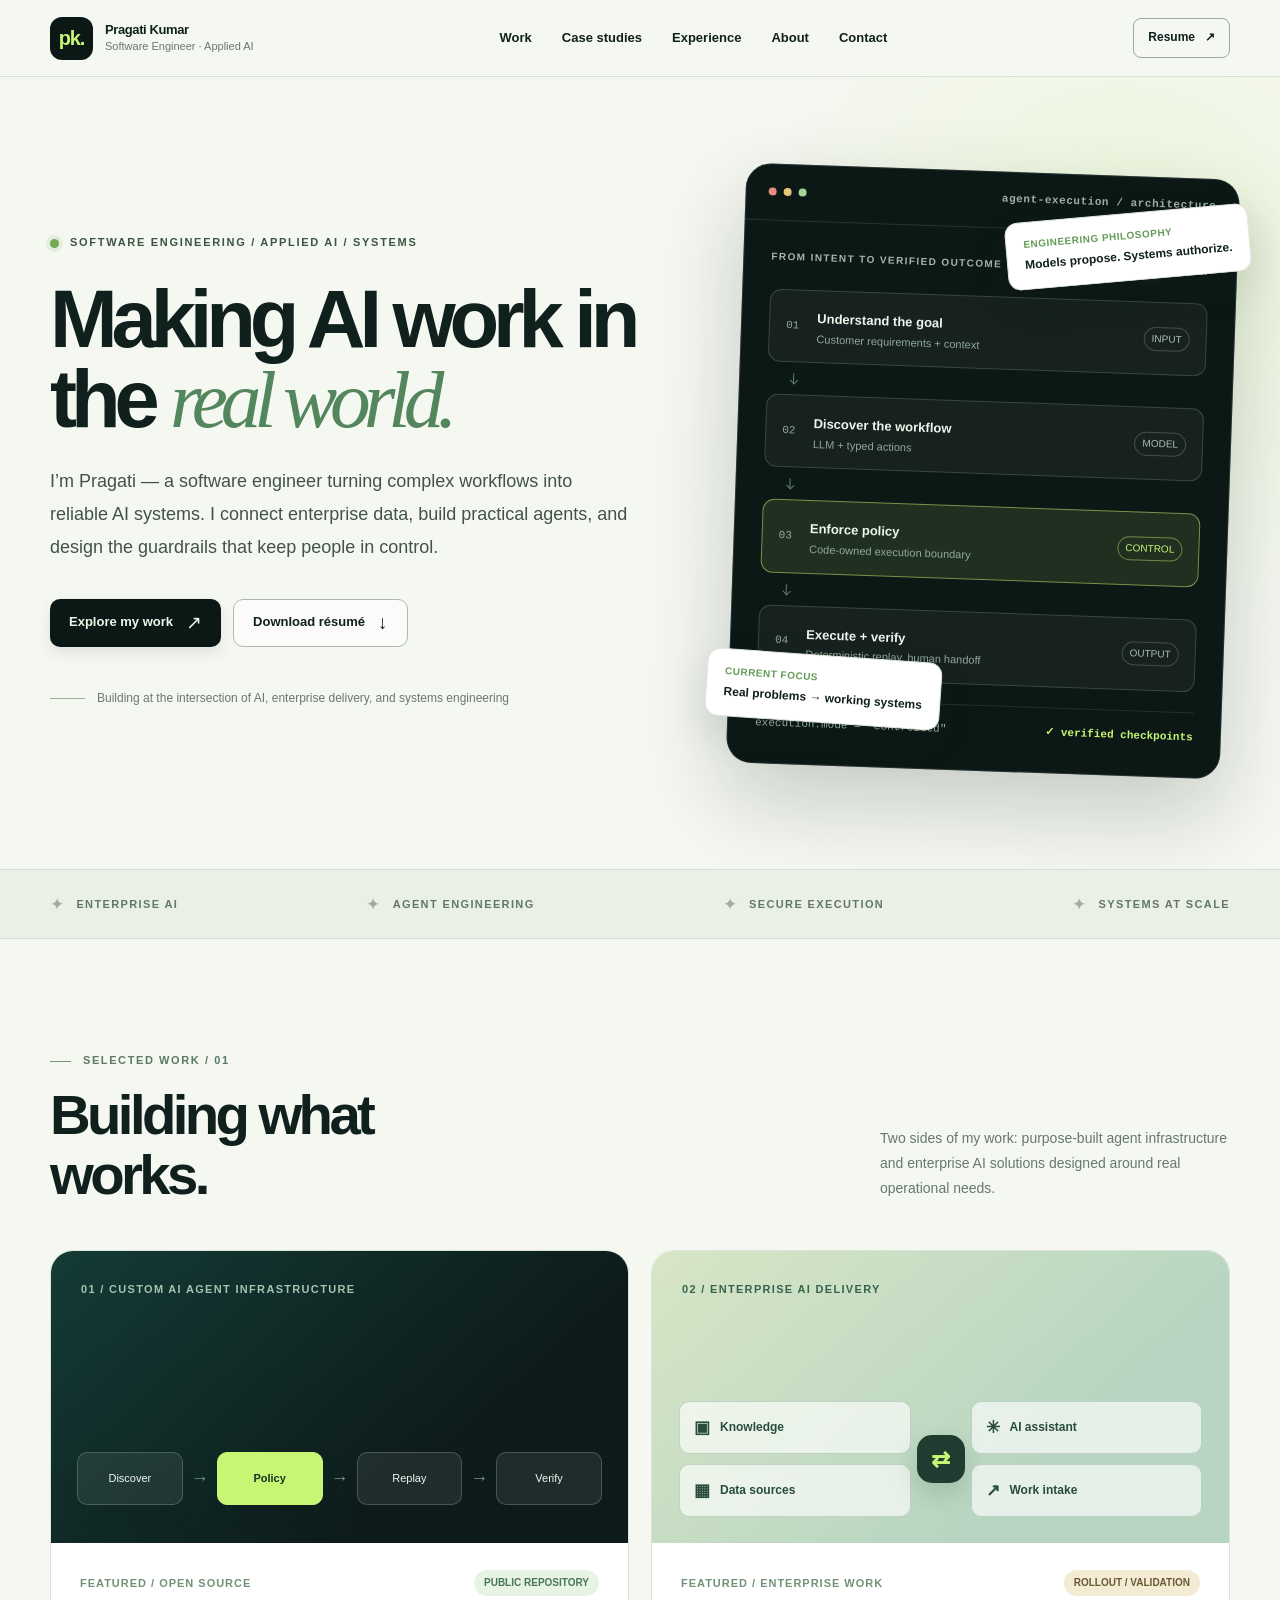
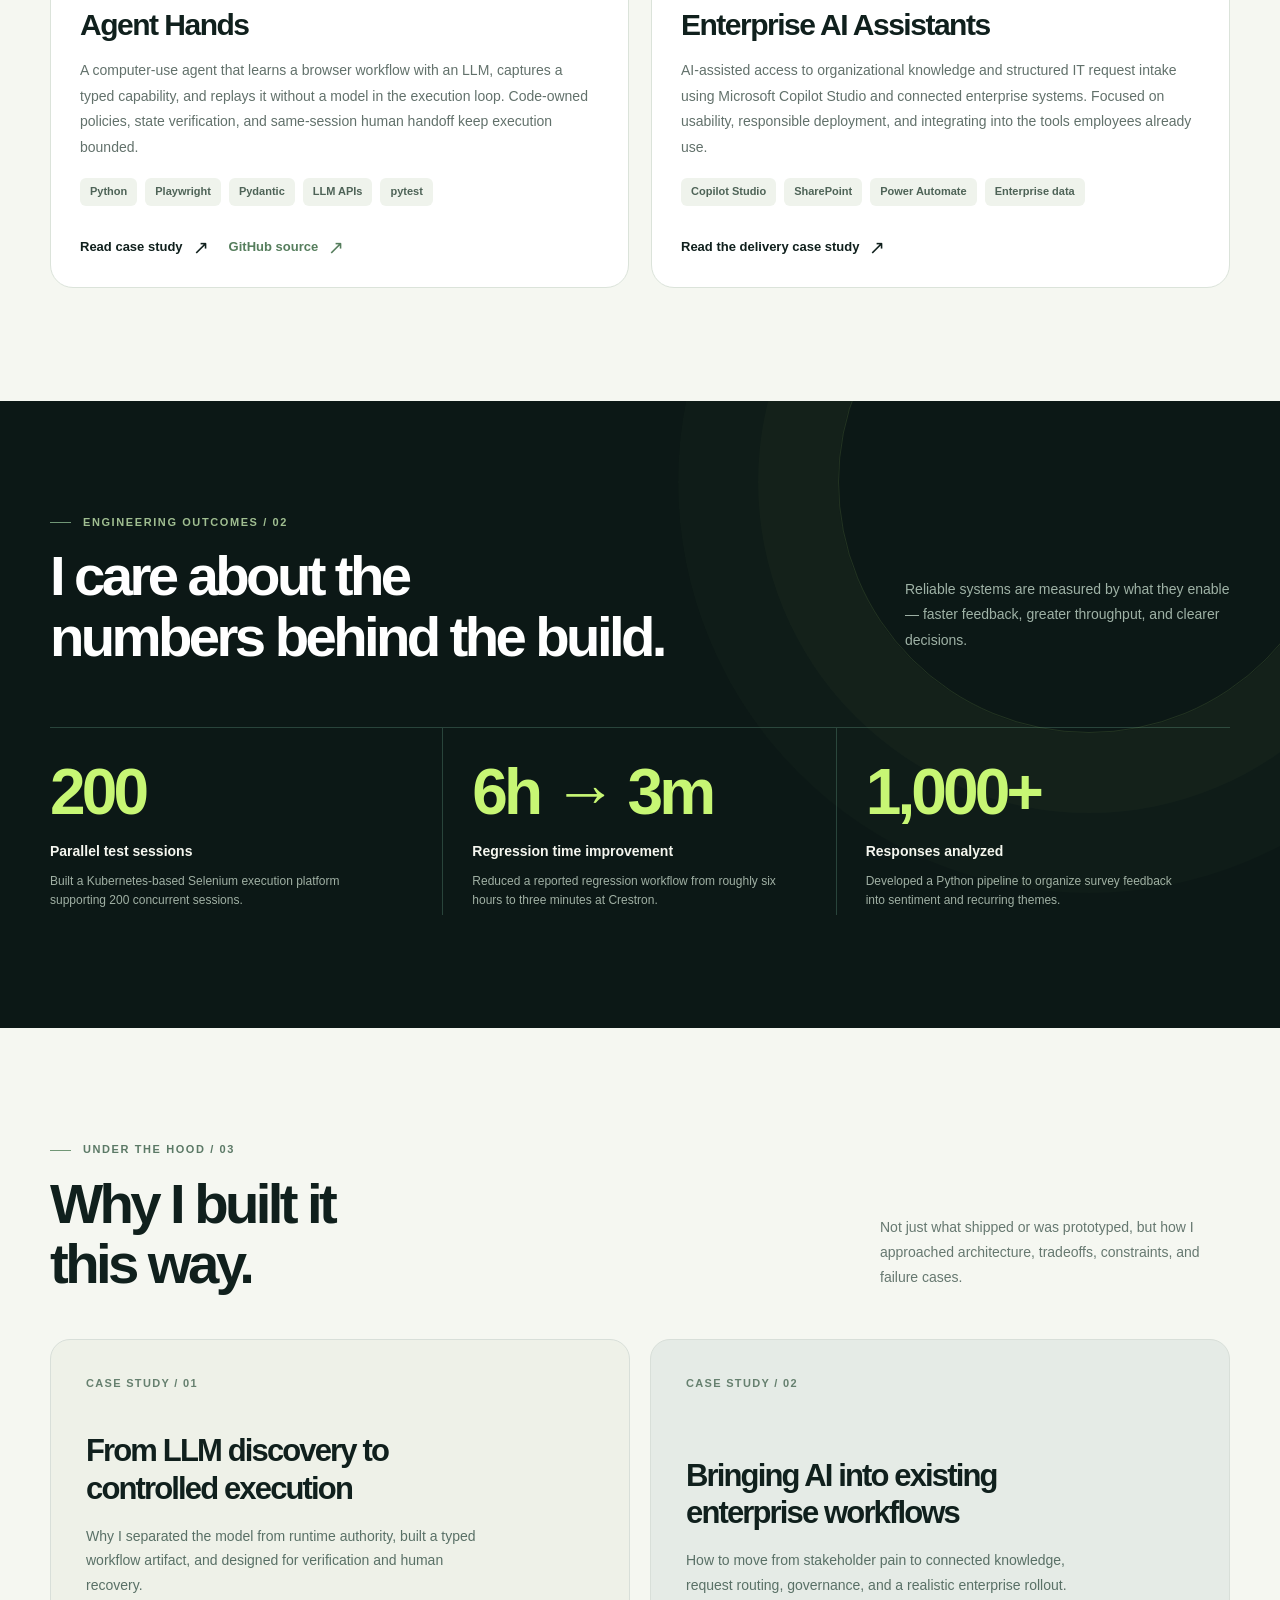
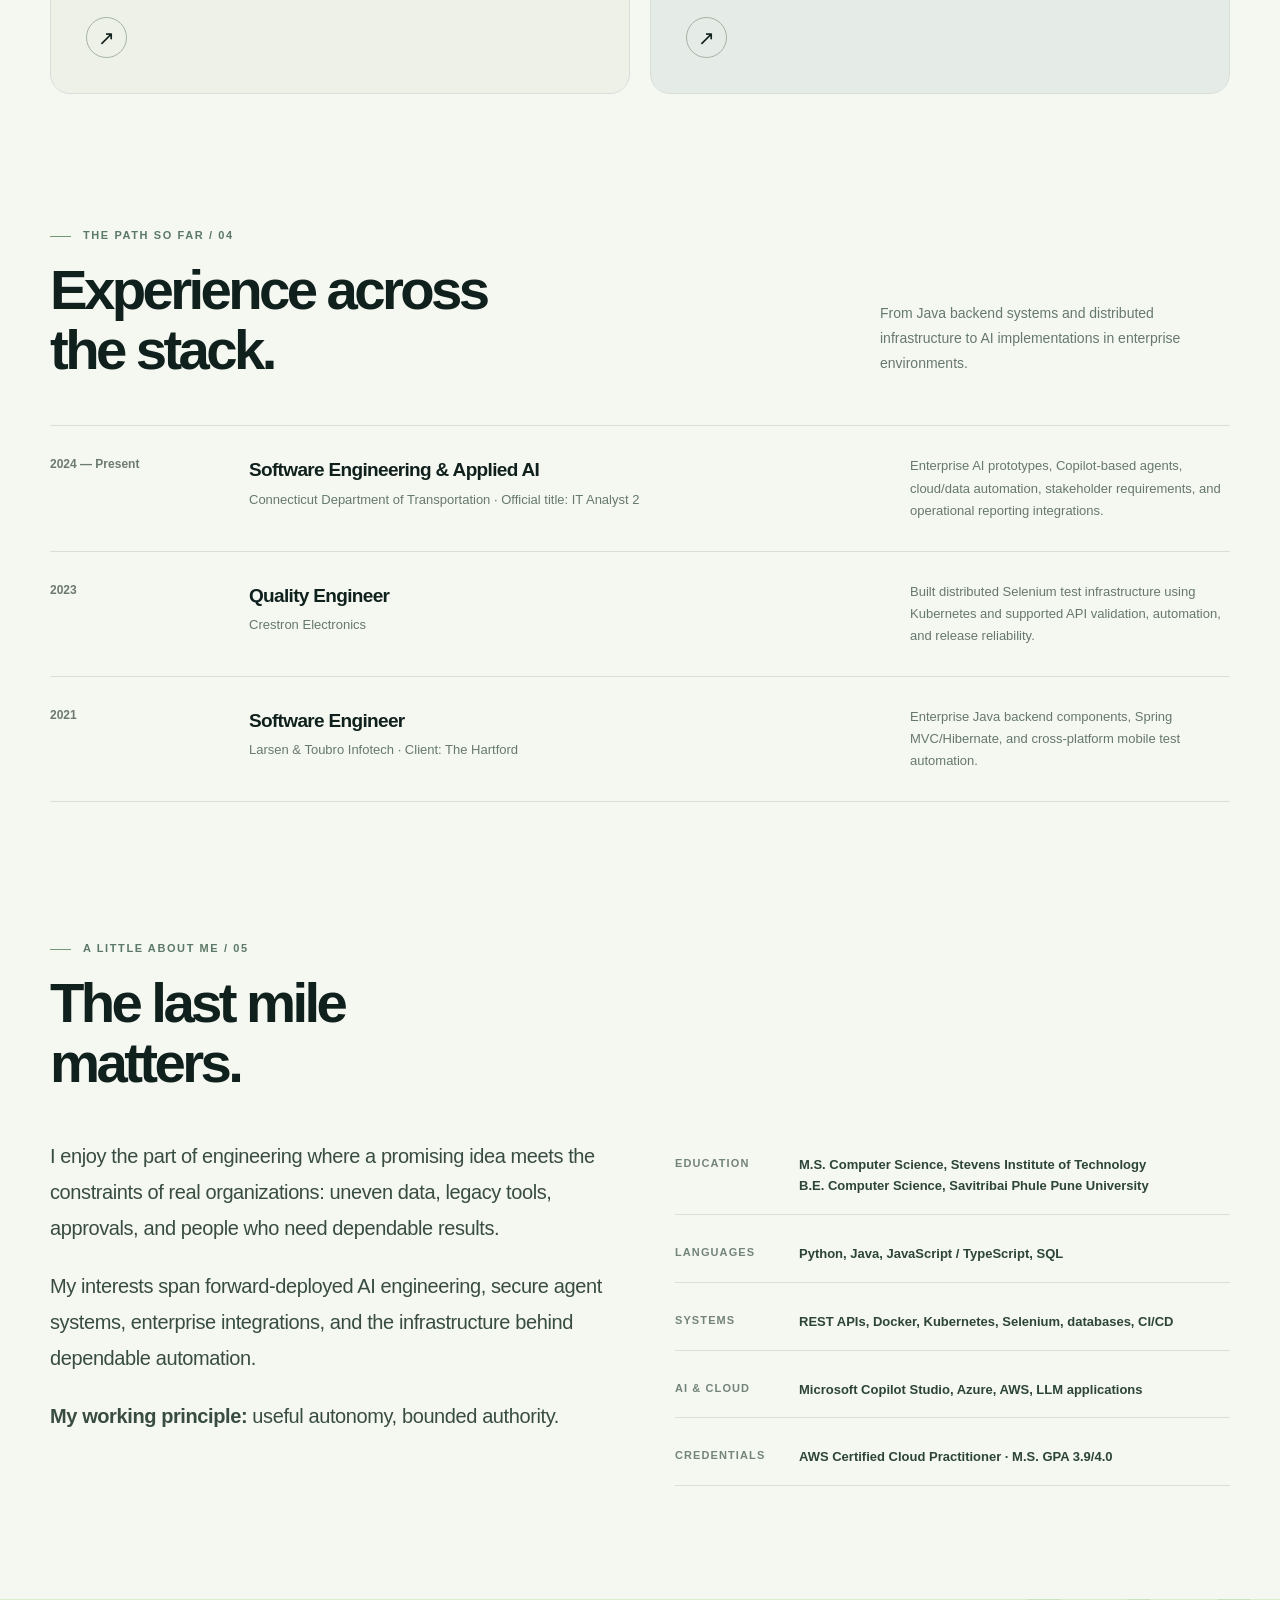
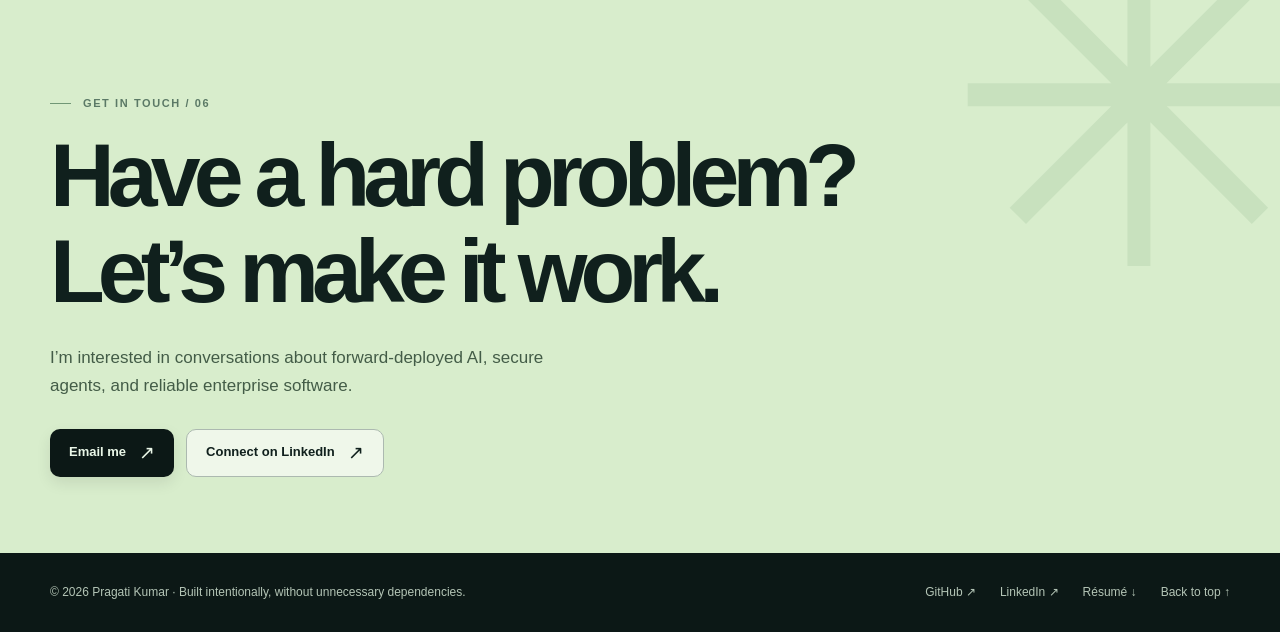
==== index.html @ 434cfd44 "Add files via upload" ====
<!doctype html>
<html lang="en">
<head>
  <meta charset="utf-8">
  <meta name="viewport" content="width=device-width,initial-scale=1">
  <meta name="theme-color" content="#f5f7f1">
  <meta name="description" content="Pragati Kumar is a software engineer building applied AI systems, secure agent workflows, and enterprise integrations. Explore selected projects and engineering case studies.">
  <meta property="og:type" content="website"><meta property="og:title" content="Pragati Kumar — Software Engineer & Applied AI"><meta property="og:description" content="Making AI work in the real world. Enterprise AI, agent engineering, and reliable systems.">
  <title>Pragati Kumar — Software Engineer · Applied AI · Agent Systems</title>
  <link rel="icon" type="image/svg+xml" href="assets/favicon.svg">
  <link rel="stylesheet" href="assets/styles.css">
  <script src="assets/site.js" defer></script>
</head>
<body>
<a class="skip-link" href="#main">Skip to content</a>
<div class="top-rule" data-progress aria-hidden="true"></div>
<header class="site-header">
  <nav class="nav container" aria-label="Main navigation">
    <a class="brand" href="./" aria-label="Pragati Kumar homepage"><span class="brand-mark">pk.</span><span><span class="brand-name">Pragati Kumar</span><span class="brand-role">Software Engineer · Applied AI</span></span></a>
    <div class="nav-links" data-nav-links id="main-nav"><a href="#work">Work</a><a href="#case-studies">Case studies</a><a href="#experience">Experience</a><a href="#about">About</a><a href="#contact">Contact</a></div>
    <a class="nav-cta" href="assets/Pragati_Kumar_Resume.pdf" download>Resume <span aria-hidden="true">↗</span></a>
    <button class="mobile-menu-toggle" data-menu-toggle aria-label="Open navigation" aria-controls="main-nav" aria-expanded="false"><span class="burger" aria-hidden="true"></span></button>
  </nav>
</header>
<main id="main">
  <section class="hero" id="top" aria-labelledby="hero-title">
    <div class="container hero-grid">
      <div class="hero-copy reveal">
        <div class="eyebrow"><span class="dot"></span> Software engineering / applied AI / systems</div>
        <h1 id="hero-title">Making AI work in the <span class="serif">real world.</span></h1>
        <p class="hero-description">I’m Pragati — a software engineer turning complex workflows into reliable AI systems. I connect enterprise data, build practical agents, and design the guardrails that keep people in control.</p>
        <div class="btn-row">
          <a class="btn primary" href="#work">Explore my work <span class="arrow" aria-hidden="true">↗</span></a>
          <a class="btn secondary" href="assets/Pragati_Kumar_Resume.pdf" download>Download résumé <span class="arrow" aria-hidden="true">↓</span></a>
        </div>
        <div class="hero-footnote"><span class="line" aria-hidden="true"></span> Building at the intersection of AI, enterprise delivery, and systems engineering</div>
      </div>
      <div class="hero-visual reveal" aria-label="Conceptual visualization of AI workflow discovery, authorization, execution and verification">
        <div class="floating-label one"><span>Engineering philosophy</span> Models propose. Systems authorize.</div>
        <div class="stack-window">
          <div class="window-top"><div class="window-dots" aria-hidden="true"><span></span><span></span><span></span></div><span class="window-title mono">agent-execution / architecture</span></div>
          <div class="window-body">
            <div class="window-kicker"><span>From intent to verified outcome</span><span><span class="live-dot"></span> DESIGN</span></div>
            <div class="diagram-chain">
              <div class="node"><div class="node-head"><span class="node-num mono">01</span><div><strong>Understand the goal</strong><small>Customer requirements + context</small></div></div><span class="node-pill muted">INPUT</span></div>
              <div class="chain-stem" aria-hidden="true"></div>
              <div class="node"><div class="node-head"><span class="node-num mono">02</span><div><strong>Discover the workflow</strong><small>LLM + typed actions</small></div></div><span class="node-pill muted">MODEL</span></div>
              <div class="chain-stem" aria-hidden="true"></div>
              <div class="node node-highlight"><div class="node-head"><span class="node-num mono">03</span><div><strong>Enforce policy</strong><small>Code-owned execution boundary</small></div></div><span class="node-pill">CONTROL</span></div>
              <div class="chain-stem" aria-hidden="true"></div>
              <div class="node"><div class="node-head"><span class="node-num mono">04</span><div><strong>Execute + verify</strong><small>Deterministic replay, human handoff</small></div></div><span class="node-pill muted">OUTPUT</span></div>
            </div>
            <div class="terminal-line mono"><span>execution.mode = "controlled"</span><strong>✓ verified checkpoints</strong></div>
          </div>
        </div>
        <div class="floating-label two"><span>Current focus</span> Real problems → working systems</div>
      </div>
    </div>
  </section>
  <div class="ticker" aria-label="Areas of focus"><div class="container ticker-inner"><span><b>✦</b> Enterprise AI</span><span><b>✦</b> Agent engineering</span><span><b>✦</b> Secure execution</span><span><b>✦</b> Systems at scale</span></div></div>

  <section class="section" id="work" aria-labelledby="work-title">
    <div class="container">
      <div class="section-heading reveal"><div><div class="section-kicker">Selected work / 01</div><h2 id="work-title">Building what<br>works.</h2></div><p>Two sides of my work: purpose-built agent infrastructure and enterprise AI solutions designed around real operational needs.</p></div>
      <div class="projects">
        <article class="project-card reveal">
          <div class="project-art agents" role="img" aria-label="Visual sequence of model discovery, external policy control and deterministic replay">
            <div class="art-label">01 / Custom AI agent infrastructure</div>
            <div class="mini-workflow" aria-hidden="true"><div class="mini-step">Discover</div><span class="mini-arrow">→</span><div class="mini-step current">Policy</div><span class="mini-arrow">→</span><div class="mini-step">Replay</div><span class="mini-arrow">→</span><div class="mini-step">Verify</div></div>
          </div>
          <div class="project-content"><div class="project-meta"><span class="project-index">Featured / Open source</span><span class="project-state">PUBLIC REPOSITORY</span></div><h3>Agent Hands</h3><p>A computer-use agent that learns a browser workflow with an LLM, captures a typed capability, and replays it without a model in the execution loop. Code-owned policies, state verification, and same-session human handoff keep execution bounded.</p><div class="tag-list"><span class="tag">Python</span><span class="tag">Playwright</span><span class="tag">Pydantic</span><span class="tag">LLM APIs</span><span class="tag">pytest</span></div><div class="project-links"><a class="card-link" href="case-studies/agent-hands.html">Read case study <span class="arrow" aria-hidden="true">↗</span></a><a class="card-link secondary-link" href="https://github.com/pragati1698/agent-hands" target="_blank" rel="noopener noreferrer">GitHub source <span class="arrow" aria-hidden="true">↗</span></a></div></div>
        </article>
        <article class="project-card reveal">
          <div class="project-art enterprise" role="img" aria-label="Conceptual illustration of an enterprise AI assistant connecting knowledge, data and request routing">
            <div class="art-label">02 / Enterprise AI delivery</div>
            <div class="enterprise-art" aria-hidden="true"><div class="enterprise-col"><div class="enterprise-item"><span>▣</span> Knowledge</div><div class="enterprise-item"><span>▦</span> Data sources</div></div><div class="enterprise-center">⇄</div><div class="enterprise-col"><div class="enterprise-item"><span>✳</span> AI assistant</div><div class="enterprise-item"><span>↗</span> Work intake</div></div></div>
          </div>
          <div class="project-content"><div class="project-meta"><span class="project-index">Featured / Enterprise work</span><span class="project-state prototype">ROLLOUT / VALIDATION</span></div><h3>Enterprise AI Assistants</h3><p>AI-assisted access to organizational knowledge and structured IT request intake using Microsoft Copilot Studio and connected enterprise systems. Focused on usability, responsible deployment, and integrating into the tools employees already use.</p><div class="tag-list"><span class="tag">Copilot Studio</span><span class="tag">SharePoint</span><span class="tag">Power Automate</span><span class="tag">Enterprise data</span></div><a class="card-link" href="case-studies/enterprise-ai.html">Read the delivery case study <span class="arrow" aria-hidden="true">↗</span></a></div>
        </article>
      </div>
    </div>
  </section>

  <section class="section impact-section" aria-labelledby="impact-title">
    <div class="container">
      <div class="impact-top reveal"><div><div class="section-kicker" style="color:#a0be91">Engineering outcomes / 02</div><h2 id="impact-title">I care about the<br>numbers behind the build.</h2></div><p>Reliable systems are measured by what they enable — faster feedback, greater throughput, and clearer decisions.</p></div>
      <div class="impact-grid reveal">
        <div class="impact-stat"><strong>200</strong><b>Parallel test sessions</b><span>Built a Kubernetes-based Selenium execution platform supporting 200 concurrent sessions.</span></div>
        <div class="impact-stat"><strong>6h → 3m</strong><b>Regression time improvement</b><span>Reduced a reported regression workflow from roughly six hours to three minutes at Crestron.</span></div>
        <div class="impact-stat"><strong>1,000+</strong><b>Responses analyzed</b><span>Developed a Python pipeline to organize survey feedback into sentiment and recurring themes.</span></div>
      </div>
    </div>
  </section>

  <section class="section" id="case-studies" aria-labelledby="cases-title">
    <div class="container"><div class="section-heading reveal"><div><div class="section-kicker">Under the hood / 03</div><h2 id="cases-title">Why I built it<br>this way.</h2></div><p>Not just what shipped or was prototyped, but how I approached architecture, tradeoffs, constraints, and failure cases.</p></div>
      <div class="cases-grid">
        <a class="case-card reveal" href="case-studies/agent-hands.html"><div class="case-number">CASE STUDY / 01</div><div><h3>From LLM discovery to controlled execution</h3><p>Why I separated the model from runtime authority, built a typed workflow artifact, and designed for verification and human recovery.</p><div class="case-icon" aria-label="Read case study">↗</div></div></a>
        <a class="case-card reveal" href="case-studies/enterprise-ai.html"><div class="case-number">CASE STUDY / 02</div><div><h3>Bringing AI into existing enterprise workflows</h3><p>How to move from stakeholder pain to connected knowledge, request routing, governance, and a realistic enterprise rollout.</p><div class="case-icon" aria-label="Read case study">↗</div></div></a>
      </div>
    </div>
  </section>

  <section class="section" id="experience" aria-labelledby="experience-title" style="padding-top:20px">
    <div class="container"><div class="section-heading reveal"><div><div class="section-kicker">The path so far / 04</div><h2 id="experience-title">Experience across<br>the stack.</h2></div><p>From Java backend systems and distributed infrastructure to AI implementations in enterprise environments.</p></div>
      <div class="experience-list">
        <div class="experience-item reveal"><span class="date">2024 — Present</span><div><h3>Software Engineering &amp; Applied AI</h3><div class="org">Connecticut Department of Transportation · Official title: IT Analyst 2</div></div><p>Enterprise AI prototypes, Copilot-based agents, cloud/data automation, stakeholder requirements, and operational reporting integrations.</p></div>
        <div class="experience-item reveal"><span class="date">2023</span><div><h3>Quality Engineer</h3><div class="org">Crestron Electronics</div></div><p>Built distributed Selenium test infrastructure using Kubernetes and supported API validation, automation, and release reliability.</p></div>
        <div class="experience-item reveal"><span class="date">2021</span><div><h3>Software Engineer</h3><div class="org">Larsen &amp; Toubro Infotech · Client: The Hartford</div></div><p>Enterprise Java backend components, Spring MVC/Hibernate, and cross-platform mobile test automation.</p></div>
      </div>
    </div>
  </section>

  <section class="section" id="about" aria-labelledby="about-title" style="padding-top:25px">
    <div class="container"><div class="section-heading reveal"><div><div class="section-kicker">A little about me / 05</div><h2 id="about-title">The last mile<br>matters.</h2></div></div>
      <div class="about-grid"><div class="about-copy reveal"><p>I enjoy the part of engineering where a promising idea meets the constraints of real organizations: uneven data, legacy tools, approvals, and people who need dependable results.</p><p>My interests span forward-deployed AI engineering, secure agent systems, enterprise integrations, and the infrastructure behind dependable automation.</p><p><strong>My working principle:</strong> useful autonomy, bounded authority.</p></div><div class="about-facts reveal"><div class="fact"><span>Education</span><strong>M.S. Computer Science, Stevens Institute of Technology<br>B.E. Computer Science, Savitribai Phule Pune University</strong></div><div class="fact"><span>Languages</span><strong>Python, Java, JavaScript / TypeScript, SQL</strong></div><div class="fact"><span>Systems</span><strong>REST APIs, Docker, Kubernetes, Selenium, databases, CI/CD</strong></div><div class="fact"><span>AI &amp; Cloud</span><strong>Microsoft Copilot Studio, Azure, AWS, LLM applications</strong></div><div class="fact"><span>Credentials</span><strong>AWS Certified Cloud Practitioner · M.S. GPA 3.9/4.0</strong></div></div></div>
    </div>
  </section>
  <section class="contact" id="contact" aria-labelledby="contact-title"><div class="container"><div class="section-kicker reveal">Get in touch / 06</div><h2 id="contact-title" class="reveal">Have a hard problem?<br>Let’s make it work.</h2><p class="reveal">I’m interested in conversations about forward-deployed AI, secure agents, and reliable enterprise software.</p><div class="contact-actions reveal"><a class="btn primary" href="mailto:pragati.kumar2019@gmail.com?subject=Hello%20from%20your%20portfolio">Email me <span class="arrow" aria-hidden="true">↗</span></a><a class="btn secondary" href="https://www.linkedin.com/in/pragatikr" target="_blank" rel="noopener noreferrer">Connect on LinkedIn <span class="arrow" aria-hidden="true">↗</span></a></div></div></section>
</main>
<footer class="footer"><div class="container footer-inner"><p>© <span data-year>2026</span> Pragati Kumar · Built intentionally, without unnecessary dependencies.</p><div class="footer-links"><a href="https://github.com/pragati1698" target="_blank" rel="noopener noreferrer">GitHub ↗</a><a href="https://www.linkedin.com/in/pragatikr" target="_blank" rel="noopener noreferrer">LinkedIn ↗</a><a href="assets/Pragati_Kumar_Resume.pdf" download>Résumé ↓</a><a href="#top">Back to top ↑</a></div></div></footer>
</body>
</html>
---- assets/styles.css ----
:root{
  --ink:#10201d;--ink-soft:#43524d;--muted:#6a7872;--border:#d8dfd9;
  --paper:#f5f7f1;--paper-2:#ebefe7;--white:#fff;--deep:#0c1816;
  --lime:#c7f674;--lime-dark:#a6da54;--sky:#c3ddff;--radius:22px;
  --container:1180px;
}
*{box-sizing:border-box}
html{scroll-behavior:smooth;scroll-padding-top:92px}
body{margin:0;background:var(--paper);color:var(--ink);font:16px/1.6 -apple-system,BlinkMacSystemFont,"Segoe UI",Arial,sans-serif;-webkit-font-smoothing:antialiased}
a{color:inherit;text-decoration:none}
button{font:inherit}
img,svg{max-width:100%}
::selection{background:var(--lime);color:var(--deep)}
.skip-link{position:absolute;left:16px;top:-80px;background:var(--lime);padding:12px 18px;z-index:1100;border-radius:8px}
.skip-link:focus{top:12px}
:focus-visible{outline:3px solid #357b72;outline-offset:4px}
.container{max-width:var(--container);width:calc(100% - 72px);margin:auto}
.top-rule{height:4px;background:var(--lime);position:fixed;z-index:1001;left:0;top:0;width:0;transition:width .08s linear}
.site-header{position:sticky;top:0;z-index:1000;background:rgba(245,247,241,.93);backdrop-filter:blur(16px);border-bottom:1px solid rgba(18,42,36,.12)}
.nav{height:76px;display:flex;align-items:center;justify-content:space-between;gap:28px}
.brand{display:flex;align-items:center;gap:12px;flex-shrink:0}
.brand-mark{width:43px;height:43px;display:grid;place-items:center;background:var(--deep);color:var(--lime);border-radius:12px;font-weight:800;letter-spacing:-.06em;font-size:20px}
.brand-name{display:block;font-size:13px;font-weight:790;line-height:1.2;letter-spacing:-.03em}
.brand-role{display:block;font-size:11px;color:var(--muted);line-height:1.5}
.nav-links{display:flex;align-items:center;gap:30px}
.nav-links a{font-size:13px;font-weight:650;transition:color .2s}
.nav-links a:hover{color:#398e66}
.nav-cta{border:1px solid #98aaa2;padding:9px 14px;border-radius:8px;display:inline-flex;gap:10px;align-items:center;font-size:12px;font-weight:730;white-space:nowrap}
.nav-cta:hover{background:var(--deep);color:var(--lime);border-color:var(--deep)}
.mobile-menu-toggle{display:none;width:44px;height:44px;border:1px solid var(--border);border-radius:10px;background:transparent;align-items:center;justify-content:center;cursor:pointer}
.mobile-menu-toggle .burger{display:block;width:19px;height:2px;background:var(--ink);position:relative}
.mobile-menu-toggle .burger:before,.mobile-menu-toggle .burger:after{content:"";position:absolute;left:0;width:19px;height:2px;background:var(--ink)}
.mobile-menu-toggle .burger:before{top:-6px}.mobile-menu-toggle .burger:after{top:6px}
.hero{padding:94px 0 98px;overflow:hidden;position:relative}
.hero:before{content:"";position:absolute;right:-240px;top:-200px;width:800px;height:800px;border-radius:50%;background:radial-gradient(circle,rgba(199,246,116,.19),transparent 64%);pointer-events:none}
.hero-grid{display:grid;grid-template-columns:1.11fr .89fr;gap:70px;align-items:center;position:relative}
.eyebrow{display:flex;gap:11px;align-items:center;text-transform:uppercase;letter-spacing:.155em;color:#3b5444;font-size:11px;font-weight:800}
.eyebrow .dot{display:inline-block;width:9px;height:9px;border-radius:50%;background:#70a953;box-shadow:0 0 0 4px rgba(113,169,87,.13)}
h1,.display-h2,h2,h3,p{margin-top:0}
h1{font-weight:790;letter-spacing:-.075em;font-size:clamp(55px,6.35vw,96px);line-height:.99;margin:27px 0 24px;max-width:790px}
.hero h1 .serif{font-family:Georgia,"Times New Roman",serif;font-weight:400;font-style:italic;letter-spacing:-.087em;color:#53865c}
.hero-description{max-width:580px;font-size:18px;line-height:1.85;color:var(--ink-soft);margin-bottom:34px}
.btn-row{display:flex;gap:12px;flex-wrap:wrap}
.btn{display:inline-flex;align-items:center;justify-content:center;gap:13px;min-height:48px;padding:12px 19px;font-size:13px;font-weight:760;border-radius:10px;transition:transform .2s,box-shadow .2s,background .2s}
.btn:hover{transform:translateY(-2px)}
.btn.primary{background:var(--deep);color:#eaf7e8;box-shadow:0 6px 15px rgba(0,0,0,.09)}
.btn.primary:hover{background:#1b342e}
.btn.secondary{border:1px solid #acb9b0;background:rgba(255,255,255,.6)}
.btn.light{background:var(--lime);color:var(--deep)}
.btn.outline-light{border:1px solid rgba(255,255,255,.35);color:#eaf1ec}
.arrow{font-size:19px;font-weight:400;line-height:1}
.hero-footnote{display:flex;align-items:center;gap:12px;margin-top:42px;color:var(--muted);font-size:12px}
.hero-footnote .line{display:block;width:35px;height:1px;background:#9daf9f}
.hero-visual{min-height:500px;position:relative;display:flex;align-items:center;justify-content:center}
.stack-window{width:100%;max-width:500px;background:var(--deep);color:#d7ebe4;border-radius:25px;box-shadow:0 34px 85px rgba(20,44,35,.21);overflow:hidden;transform:rotate(2deg);position:relative;isolation:isolate}
.stack-window:after{content:"";pointer-events:none;position:absolute;inset:0;border:1px solid rgba(255,255,255,.12);border-radius:inherit}
.window-top{height:57px;border-bottom:1px solid rgba(229,241,226,.12);display:flex;align-items:center;justify-content:space-between;padding:0 23px}
.window-dots{display:flex;gap:7px}.window-dots span{display:block;width:8px;height:8px;border-radius:50%;background:#6b8078}.window-dots span:first-child{background:#e58e7e}.window-dots span:nth-child(2){background:#e5c775}.window-dots span:nth-child(3){background:#a7d29b}
.window-title{color:#9bb1a7;font-size:11px;font-weight:670;letter-spacing:.05em}
.window-body{padding:28px 28px 32px}
.mono,code,pre{font-family:ui-monospace,SFMono-Regular,Menlo,Consolas,monospace}
.window-kicker{display:flex;align-items:center;justify-content:space-between;text-transform:uppercase;font-size:10px;letter-spacing:.14em;color:#a6b6ab;margin-bottom:24px;font-weight:750}
.live-dot{width:7px;height:7px;border-radius:100%;background:#c7f674;display:inline-block;margin-right:5px;box-shadow:0 0 14px #c7f674}
.diagram-chain{display:grid;gap:11px}
.node{display:flex;align-items:center;justify-content:space-between;padding:14px 16px;border:1px solid rgba(207,245,218,.18);background:rgba(245,255,246,.045);border-radius:12px}
.node-highlight{background:rgba(199,246,116,.11);border-color:rgba(199,246,116,.5)}
.node-head{display:flex;gap:12px;align-items:center}.node-num{font-size:11px;color:#91a89f;min-width:19px}.node strong{font-size:13px;color:#edf6eb}.node small{display:block;color:#90aa9b;font-size:11px}.node-pill{color:var(--lime);font-size:10px;border:1px solid rgba(199,246,116,.45);border-radius:30px;padding:3px 7px}
.node-pill.muted{color:#aebfb6;border-color:rgba(210,222,211,.24)}
.chain-stem{height:10px;width:1px;background:#5b8372;margin-left:26px;position:relative}.chain-stem:after{content:"";height:5px;width:5px;border-bottom:1px solid #5b8372;border-right:1px solid #5b8372;transform:rotate(45deg);position:absolute;bottom:0;left:-2px}
.terminal-line{border-top:1px solid rgba(255,255,255,.1);padding-top:16px;margin-top:20px;display:flex;justify-content:space-between;font-size:11px;gap:10px;color:#99b4a5}
.terminal-line strong{color:var(--lime);font-weight:700}
.floating-label{position:absolute;z-index:2;padding:14px 17px;background:#fff;border:1px solid #e2e7dd;border-radius:13px;box-shadow:0 14px 42px rgba(20,40,20,.11);font-size:12px;font-weight:800;transform:rotate(-5deg)}
.floating-label.one{top:7%;right:-20px}.floating-label.two{bottom:8%;left:-30px;transform:rotate(4deg)}
.floating-label span{color:#649b58;font-size:10px;display:block;letter-spacing:.05em;text-transform:uppercase;margin-bottom:3px}
.ticker{border-top:1px solid var(--border);border-bottom:1px solid var(--border);background:#eaf0e5}
.ticker-inner{min-height:68px;display:flex;align-items:center;justify-content:space-between;gap:22px;flex-wrap:wrap;font-size:11px;font-weight:780;color:#627769;letter-spacing:.125em;text-transform:uppercase}
.ticker-inner span{display:flex;gap:11px;align-items:center}.ticker-inner b{font-size:17px;color:#9baea0;font-weight:300}
.section{padding:113px 0}.section-sm{padding:75px 0}
.section-heading{display:flex;justify-content:space-between;align-items:end;gap:45px;margin-bottom:45px}
.section-kicker{display:flex;align-items:center;gap:12px;text-transform:uppercase;letter-spacing:.145em;font-weight:820;color:#5b7966;font-size:11px;margin-bottom:15px}
.section-kicker:before{content:"";width:21px;height:1px;background:#719776;display:inline-block}
h2{font-size:clamp(39px,4.4vw,64px);line-height:1.07;letter-spacing:-.064em;font-weight:760;margin-bottom:0}
.section-heading p{color:#667870;max-width:350px;line-height:1.8;font-size:14px;margin-bottom:4px}
.projects{display:grid;grid-template-columns:1fr 1fr;gap:22px}
.project-card{min-width:0;background:var(--white);border:1px solid #dbe3da;border-radius:23px;overflow:hidden;display:flex;flex-direction:column;transition:transform .25s,box-shadow .25s}
.project-card:hover{transform:translateY(-5px);box-shadow:0 20px 45px rgba(39,67,51,.10)}
.project-art{min-height:292px;padding:30px;position:relative;overflow:hidden}
.project-art.agents{background:linear-gradient(138deg,#143b36,#0d1c1b 67%)}
.project-art.enterprise{background:linear-gradient(138deg,#d7e6c6,#b8d5c1 70%)}
.project-art .art-label{font-size:11px;font-weight:780;letter-spacing:.12em;text-transform:uppercase}
.project-art.agents .art-label{color:#a4c4b0}.project-art.enterprise .art-label{color:#37634e}
.mini-workflow{display:flex;align-items:center;gap:8px;position:absolute;bottom:38px;left:26px;right:26px}
.mini-step{font-size:11px;color:#eff8ee;border:1px solid rgba(255,255,255,.19);border-radius:10px;background:rgba(255,255,255,.075);padding:17px 10px;flex:1;text-align:center;box-shadow:0 12px 19px rgba(0,0,0,.05)}
.mini-step.current{background:var(--lime);border-color:var(--lime);color:#173020;font-weight:800}
.mini-arrow{font-size:18px;color:#729887}
.enterprise-art{position:absolute;bottom:26px;left:27px;right:27px;display:grid;grid-template-columns:1fr 48px 1fr;align-items:center;gap:6px}
.enterprise-col{display:grid;gap:10px}.enterprise-item{padding:12px 14px;border:1px solid rgba(41,87,65,.21);background:rgba(255,255,255,.64);border-radius:10px;color:#294c3d;font-size:12px;font-weight:760;display:flex;align-items:center;gap:10px}
.enterprise-item span{font-size:17px}.enterprise-center{border-radius:15px;background:#203c31;color:var(--lime);display:grid;place-items:center;height:48px;font-weight:800;font-size:23px;box-shadow:0 10px 23px rgba(28,62,48,.17)}
.project-content{padding:27px 29px 29px;flex:1;display:flex;flex-direction:column}
.project-meta{display:flex;justify-content:space-between;align-items:center;gap:14px;margin-bottom:12px}
.project-index{font-size:11px;font-weight:800;color:#719277;letter-spacing:.09em;text-transform:uppercase}
.project-state{font-size:10px;font-weight:800;color:#497657;border-radius:30px;background:#e8f4e3;padding:5px 10px;white-space:nowrap}
.project-state.prototype{color:#695934;background:#f4ebd5}
.project-content h3{font-size:30px;letter-spacing:-.05em;line-height:1.15;margin-bottom:15px}
.project-content p{color:#62716b;font-size:14px;line-height:1.83;margin-bottom:18px}
.tag-list{display:flex;gap:8px;flex-wrap:wrap;margin-bottom:27px}.tag{font-size:11px;font-weight:690;color:#4e6357;background:#eff3ec;padding:5px 10px;border-radius:6px}
.card-link{display:inline-flex;align-items:center;gap:10px;font-size:13px;font-weight:800;margin-top:auto;padding-top:4px}
.card-link .arrow{transition:transform .2s}.card-link:hover .arrow{transform:translateX(4px)}
.impact-section{background:var(--deep);color:#ecf4ec;overflow:hidden;position:relative}
.impact-section:before{content:"";position:absolute;right:-60px;top:-170px;width:500px;height:500px;border:1px solid rgba(199,246,116,.12);border-radius:50%;box-shadow:0 0 0 80px rgba(199,246,116,.022),0 0 0 160px rgba(199,246,116,.014)}
.impact-top{display:flex;justify-content:space-between;gap:36px;align-items:flex-end;position:relative}
.impact-top h2{max-width:760px;color:#fff}.impact-top p{max-width:325px;color:#9fb2a6;font-size:14px;line-height:1.8}
.impact-grid{display:grid;grid-template-columns:repeat(3,1fr);margin-top:60px;border-top:1px solid #29443b}
.impact-stat{padding:29px 28px 4px 0;border-right:1px solid #29443b}.impact-stat:not(:first-child){padding-left:29px}.impact-stat:last-child{border:0}
.impact-stat strong{display:block;font-size:clamp(42px,5vw,70px);line-height:1.1;letter-spacing:-.06em;color:var(--lime)}
.impact-stat b{font-size:14px;display:block;color:#f5f6ef;margin-top:13px}
.impact-stat span{font-size:12px;color:#a0b0a4;display:block;margin-top:9px;max-width:310px;line-height:1.65}
.cases-grid{display:grid;grid-template-columns:1fr 1fr;gap:20px}
.case-card{display:flex;flex-direction:column;justify-content:space-between;border:1px solid var(--border);border-radius:20px;padding:35px;min-height:355px;background:#eef1e8;position:relative;overflow:hidden;transition:background .2s,transform .2s}
.case-card:nth-child(2){background:#e5ebe6}.case-card:hover{background:#e2eadd;transform:translateY(-4px)}
.case-number{font-size:11px;color:#66806f;font-weight:800;letter-spacing:.12em}
.case-card h3{font-size:31px;line-height:1.2;letter-spacing:-.06em;max-width:410px;margin-bottom:17px}
.case-card p{font-size:14px;color:#597066;line-height:1.75;max-width:390px;margin-bottom:20px}
.case-icon{height:41px;width:41px;border-radius:50%;border:1px solid #a3b2a2;display:grid;place-items:center;font-size:20px}
.experience-list{border-top:1px solid var(--border)}
.experience-item{padding:29px 0;border-bottom:1px solid var(--border);display:grid;grid-template-columns:175px 1fr 320px;gap:24px;align-items:start}
.experience-item .date{font-size:12px;color:#6c7a70;font-weight:800}.experience-item h3{font-size:19px;letter-spacing:-.035em;margin:0 0 4px}.experience-item .org{font-size:13px;color:#66796c}.experience-item p{font-size:13px;color:#66786e;line-height:1.7;margin-bottom:0}
.about-grid{display:grid;grid-template-columns:1fr 1fr;gap:70px;align-items:start}
.about-copy{font-size:20px;line-height:1.8;letter-spacing:-.02em;color:#384c41}.about-copy p{margin-bottom:22px}
.about-facts{display:grid;gap:12px}.fact{display:grid;grid-template-columns:110px 1fr;gap:14px;padding:17px 0;border-bottom:1px solid var(--border)}.fact span{font-size:11px;text-transform:uppercase;letter-spacing:.1em;color:#73847b;font-weight:800}.fact strong{font-size:13px;font-weight:650;color:#2d4538;line-height:1.6}
.contact{background:#d8edcc;padding:96px 0 76px;position:relative;overflow:hidden}.contact:before{content:"✳";font-size:470px;line-height:1;position:absolute;right:-56px;top:-130px;color:rgba(65,118,70,.1)}
.contact h2{font-size:clamp(50px,7vw,99px);max-width:950px;letter-spacing:-.077em;position:relative}
.contact p{font-size:17px;color:#435c47;max-width:550px;margin:25px 0 30px;position:relative}
.contact-actions{display:flex;gap:12px;flex-wrap:wrap;position:relative}
.footer{background:var(--deep);color:#b4c5b6;padding:30px 0}.footer-inner{display:flex;align-items:center;justify-content:space-between;gap:30px}.footer p{font-size:12px;margin:0}.footer-links{display:flex;gap:24px;font-size:12px}.footer-links a:hover{color:var(--lime)}
/* case study pages */
.article-hero{padding:90px 0 74px;background:#e8efe4;border-bottom:1px solid var(--border)}
.back-link{display:inline-flex;align-items:center;gap:10px;color:#537360;text-transform:uppercase;letter-spacing:.1em;font-size:11px;font-weight:800;margin-bottom:36px}
.article-hero h1{max-width:960px;font-size:clamp(48px,6vw,86px);margin:20px 0 27px}
.article-hero p{max-width:780px;font-size:19px;color:#566b5b;line-height:1.8}
.article-meta{display:flex;gap:18px;flex-wrap:wrap;margin-top:32px}.article-meta span{font-size:11px;font-weight:750;letter-spacing:.05em;text-transform:uppercase;border:1px solid #abc1ae;border-radius:60px;padding:9px 13px}
.article-layout{display:grid;grid-template-columns:245px 1fr;gap:80px;padding:74px 0 115px}
.article-aside{position:sticky;top:108px;align-self:start}.article-aside .aside-label{font-size:10px;font-weight:800;color:#798879;letter-spacing:.15em;text-transform:uppercase;margin-bottom:16px}
.article-aside a{display:block;padding:8px 0;font-size:13px;font-weight:710;color:#617868}.article-aside a:hover{color:#1e6149}
.article-body{max-width:760px}.article-body h2{font-size:35px;margin:0 0 19px;line-height:1.15}.article-body h3{font-size:20px;letter-spacing:-.03em;margin-bottom:12px}.article-body p{font-size:15px;line-height:1.9;color:#4f6357;margin-bottom:18px}
.article-body section{margin-bottom:60px}.article-body ul{padding-left:19px;color:#4f6357;line-height:1.85;font-size:15px}.article-body li{margin-bottom:8px}
.article-callout{background:#dceccf;border-left:4px solid #83ad61;padding:24px 29px;margin:35px 0;border-radius:0 12px 12px 0;font-size:20px;font-family:Georgia,serif;line-height:1.5;color:#234a38}
.code-panel{padding:26px;background:#13231e;border-radius:14px;color:#d5e8d9;margin:28px 0;overflow-x:auto}.code-panel pre{white-space:pre;font-size:12px;line-height:2;margin:0}
.process-steps{display:grid;gap:12px}.process-step{display:grid;grid-template-columns:38px 1fr;gap:14px;padding:18px;border:1px solid #dce3d6;border-radius:11px;background:#fff}.process-step .badge-num{font:700 14px/35px ui-monospace,monospace;text-align:center;border:1px solid #d7decf;border-radius:8px}.process-step strong{display:block;margin-bottom:4px;font-size:14px}.process-step p{margin:0;font-size:13px}
.return-bar{background:#dfe9d9;border-top:1px solid #cfddc8;padding:40px 0}.return-bar .container{display:flex;align-items:center;justify-content:space-between;gap:22px}.return-bar h3{font-size:23px;letter-spacing:-.03em;margin-bottom:4px}.return-bar p{font-size:13px;color:#617467;margin:0}
/* motion */
html.js .reveal{opacity:0;transform:translateY(18px);transition:opacity .6s ease, transform .6s ease}html.js .reveal.visible{opacity:1;transform:none}
@media(max-width:1050px){.hero-grid{gap:30px}.floating-label.one{right:-7px}.floating-label.two{left:-7px}.experience-item{grid-template-columns:130px 1fr 270px}}
@media(max-width:820px){.container{width:calc(100% - 40px)}.mobile-menu-toggle{display:flex}.nav-cta{display:none}.nav-links{display:none;position:absolute;left:0;right:0;top:76px;background:var(--paper);padding:20px;border-bottom:1px solid var(--border);flex-direction:column;align-items:stretch;gap:4px;box-shadow:0 20px 22px rgba(0,0,0,.08)}.nav-links.open{display:flex}.nav-links a{padding:11px 0;font-size:15px}.hero{padding:65px 0 80px}.hero-grid{grid-template-columns:1fr}.hero h1{max-width:740px}.hero-visual{max-width:610px;width:100%;margin:0 auto;min-height:440px}.stack-window{max-width:500px}.floating-label.one{right:0}.floating-label.two{left:0}.section{padding:80px 0}.section-heading{flex-direction:column;align-items:start;gap:15px}.section-heading p{max-width:620px}.projects{grid-template-columns:1fr}.project-art{min-height:300px}.impact-grid{grid-template-columns:1fr 1fr}.impact-stat:nth-child(2){border:0}.impact-stat:last-child{border-top:1px solid #29443b;margin-top:24px}.about-grid{grid-template-columns:1fr;gap:25px}.experience-item{grid-template-columns:110px 1fr;gap:10px}.experience-item p{grid-column:2}.article-layout{grid-template-columns:1fr;gap:25px}.article-aside{display:none}}
@media(max-width:560px){.container{width:calc(100% - 34px)}.nav{height:68px}.nav-links{top:68px}.brand-mark{width:38px;height:38px}.hero{padding:53px 0 65px}.hero h1{font-size:clamp(50px,12vw,70px)}.hero-description{font-size:15px;line-height:1.8}.hero-footnote{margin-top:24px}.hero-visual{min-height:350px}.stack-window{transform:rotate(0);border-radius:16px;max-width:440px}.window-top{height:40px;padding:0 14px}.window-body{padding:16px}.window-kicker{margin-bottom:12px}.node{padding:10px}.node-head{gap:8px}.node strong{font-size:12px}.node small{font-size:9px}.chain-stem{height:6px}.terminal-line{font-size:9px}.floating-label{display:none}.ticker-inner{padding:14px 0;justify-content:start;column-gap:24px;row-gap:10px;font-size:9px}.ticker-inner b{display:none}.section{padding:67px 0}.section-heading{margin-bottom:29px}h2{font-size:41px}.project-art{min-height:215px;padding:20px}.mini-workflow{left:14px;right:14px;bottom:28px;gap:4px}.mini-step{padding:12px 5px;font-size:9px}.mini-arrow{font-size:11px}.enterprise-art{left:18px;right:18px;bottom:19px;grid-template-columns:1fr 30px 1fr}.enterprise-center{height:30px;font-size:16px;border-radius:8px}.enterprise-item{padding:10px 7px;font-size:10px}.enterprise-item span{font-size:12px}.project-content{padding:22px}.project-content h3{font-size:27px}.impact-top{flex-direction:column;align-items:start;gap:16px}.impact-grid{grid-template-columns:1fr;margin-top:30px}.impact-stat,.impact-stat:not(:first-child){padding:20px 0;border:0;border-bottom:1px solid #29443b}.impact-stat:last-child{margin:0;border:0}.impact-stat strong{font-size:55px}.cases-grid{grid-template-columns:1fr}.case-card{padding:27px;min-height:320px}.experience-item{grid-template-columns:1fr;gap:4px;padding:24px 0}.experience-item p{grid-column:1;margin-top:7px}.fact{grid-template-columns:90px 1fr}.contact{padding:64px 0}.contact h2{font-size:55px}.contact p{font-size:15px}.footer-inner{align-items:start;flex-direction:column;gap:15px}.footer-links{gap:18px}.article-hero{padding:50px 0}.article-hero h1{font-size:50px}.article-hero p{font-size:16px}.article-layout{padding:50px 0}.article-body h2{font-size:29px}.return-bar .container{flex-direction:column;align-items:start}}
@media(prefers-reduced-motion:reduce){html{scroll-behavior:auto}html.js .reveal{opacity:1;transform:none;transition:none}.btn,.project-card,.case-card{transition:none}}

.project-links{display:flex;flex-wrap:wrap;align-items:center;gap:20px;margin-top:auto}.project-links .card-link{margin-top:0}.project-links .card-link.secondary-link{color:#567e5d;font-weight:730}
/* Allow wide technical diagrams to scroll inside the case-study panel on phones. */
.article-body{min-width:0}.article-layout{min-width:0}.code-panel{max-width:100%;min-width:0}
@media(max-width:820px){.article-layout{grid-template-columns:minmax(0,1fr)}}
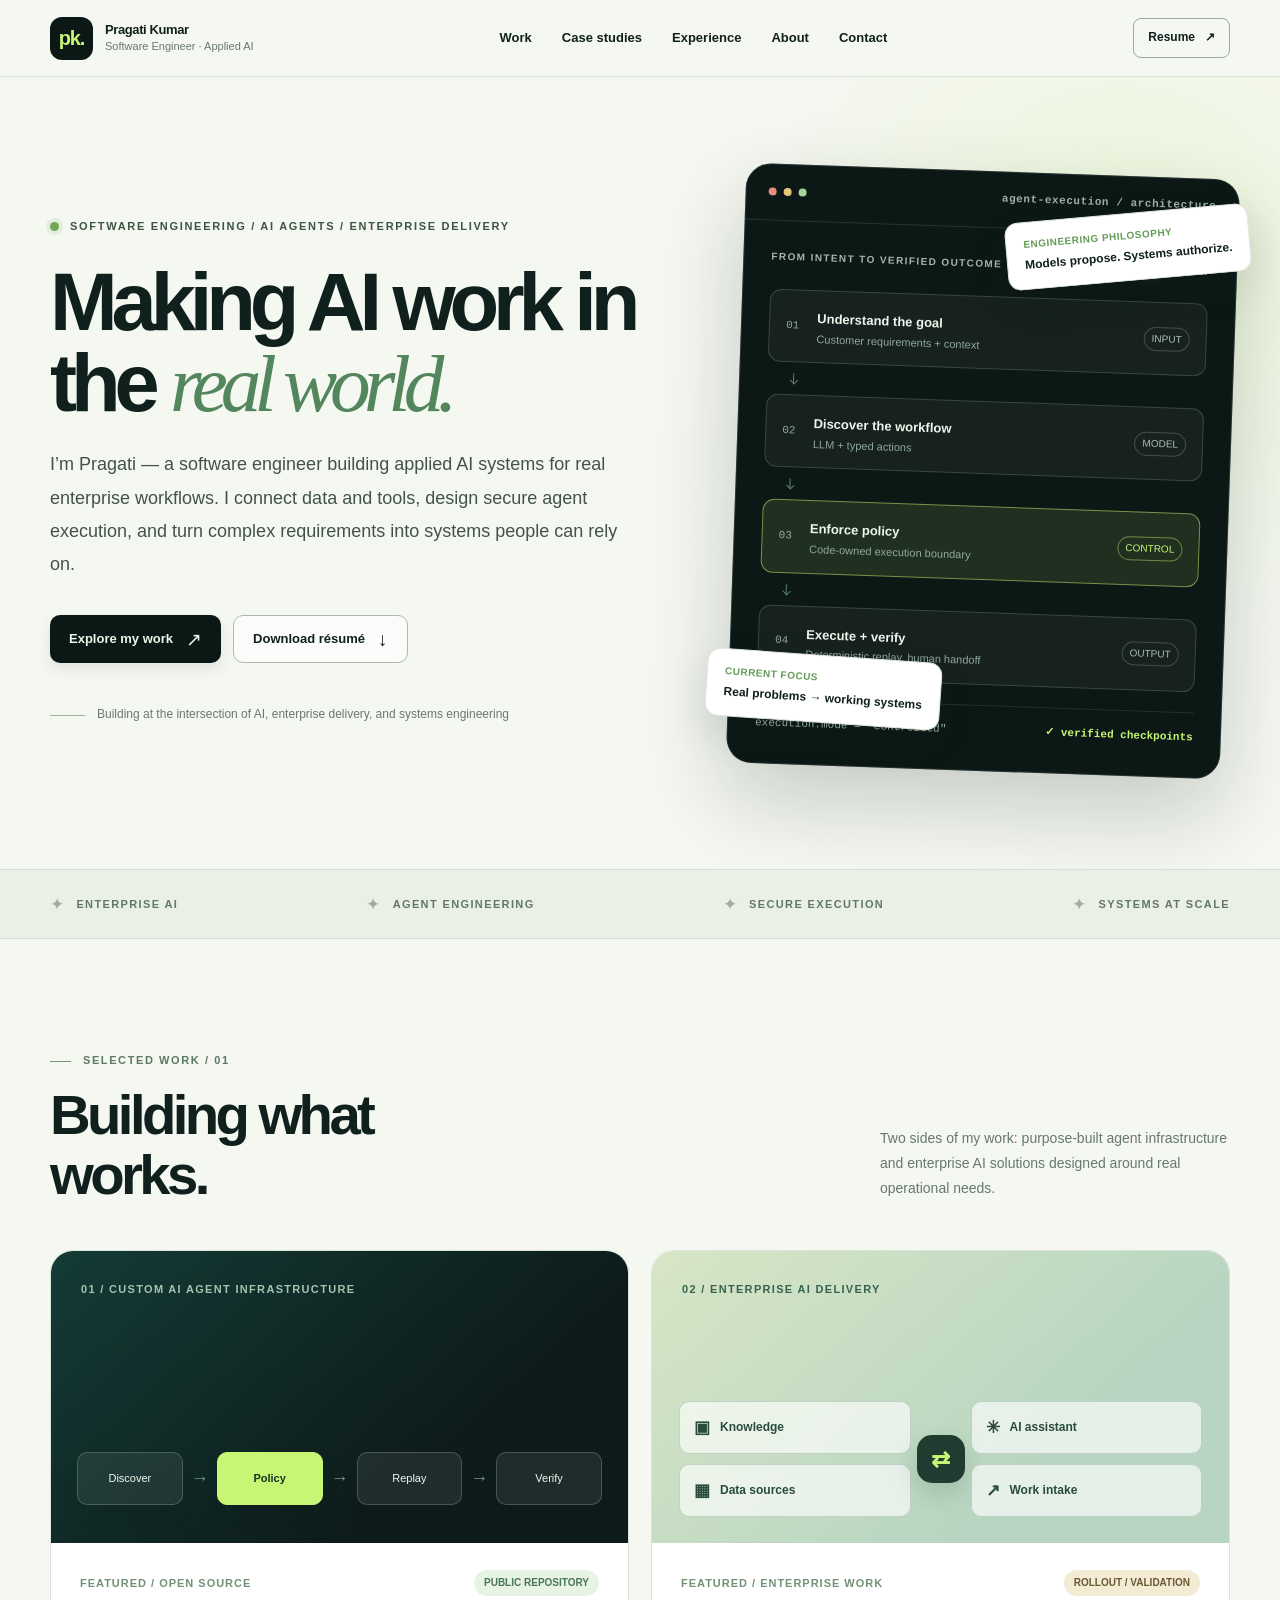
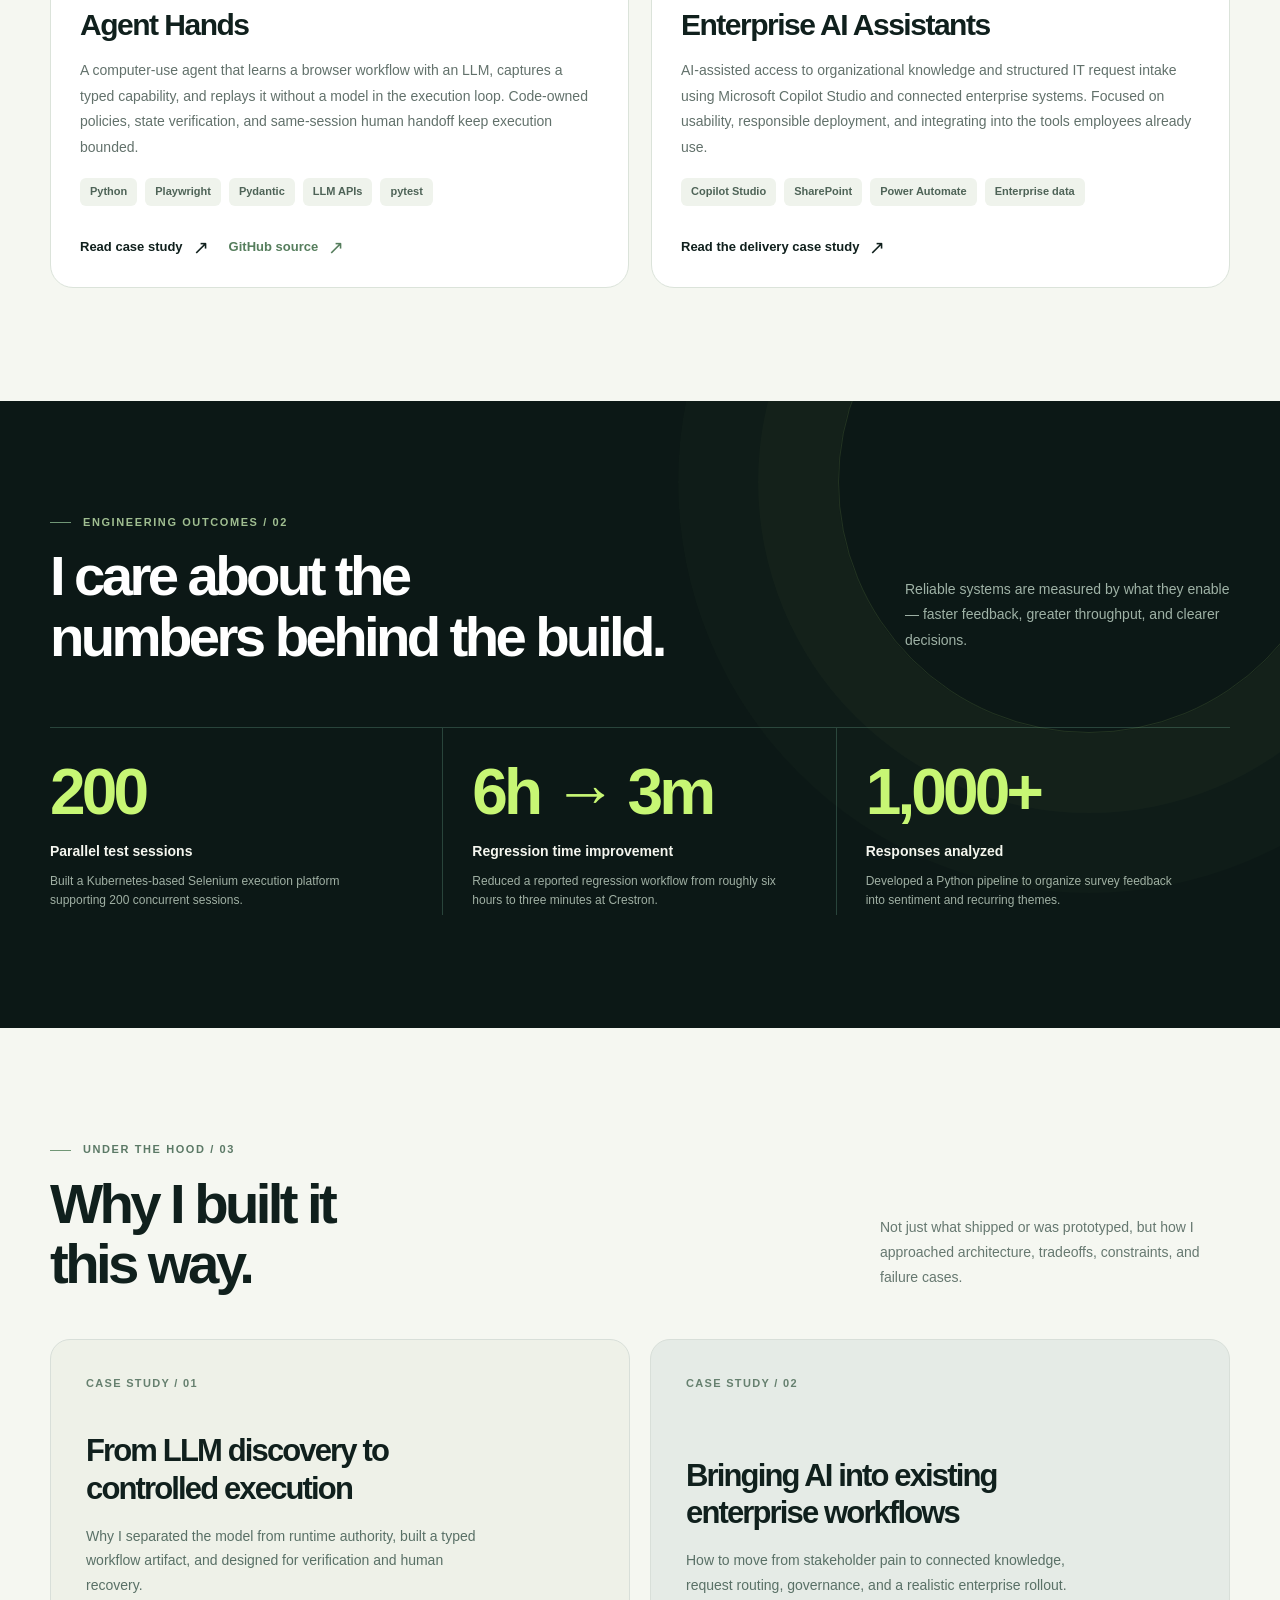
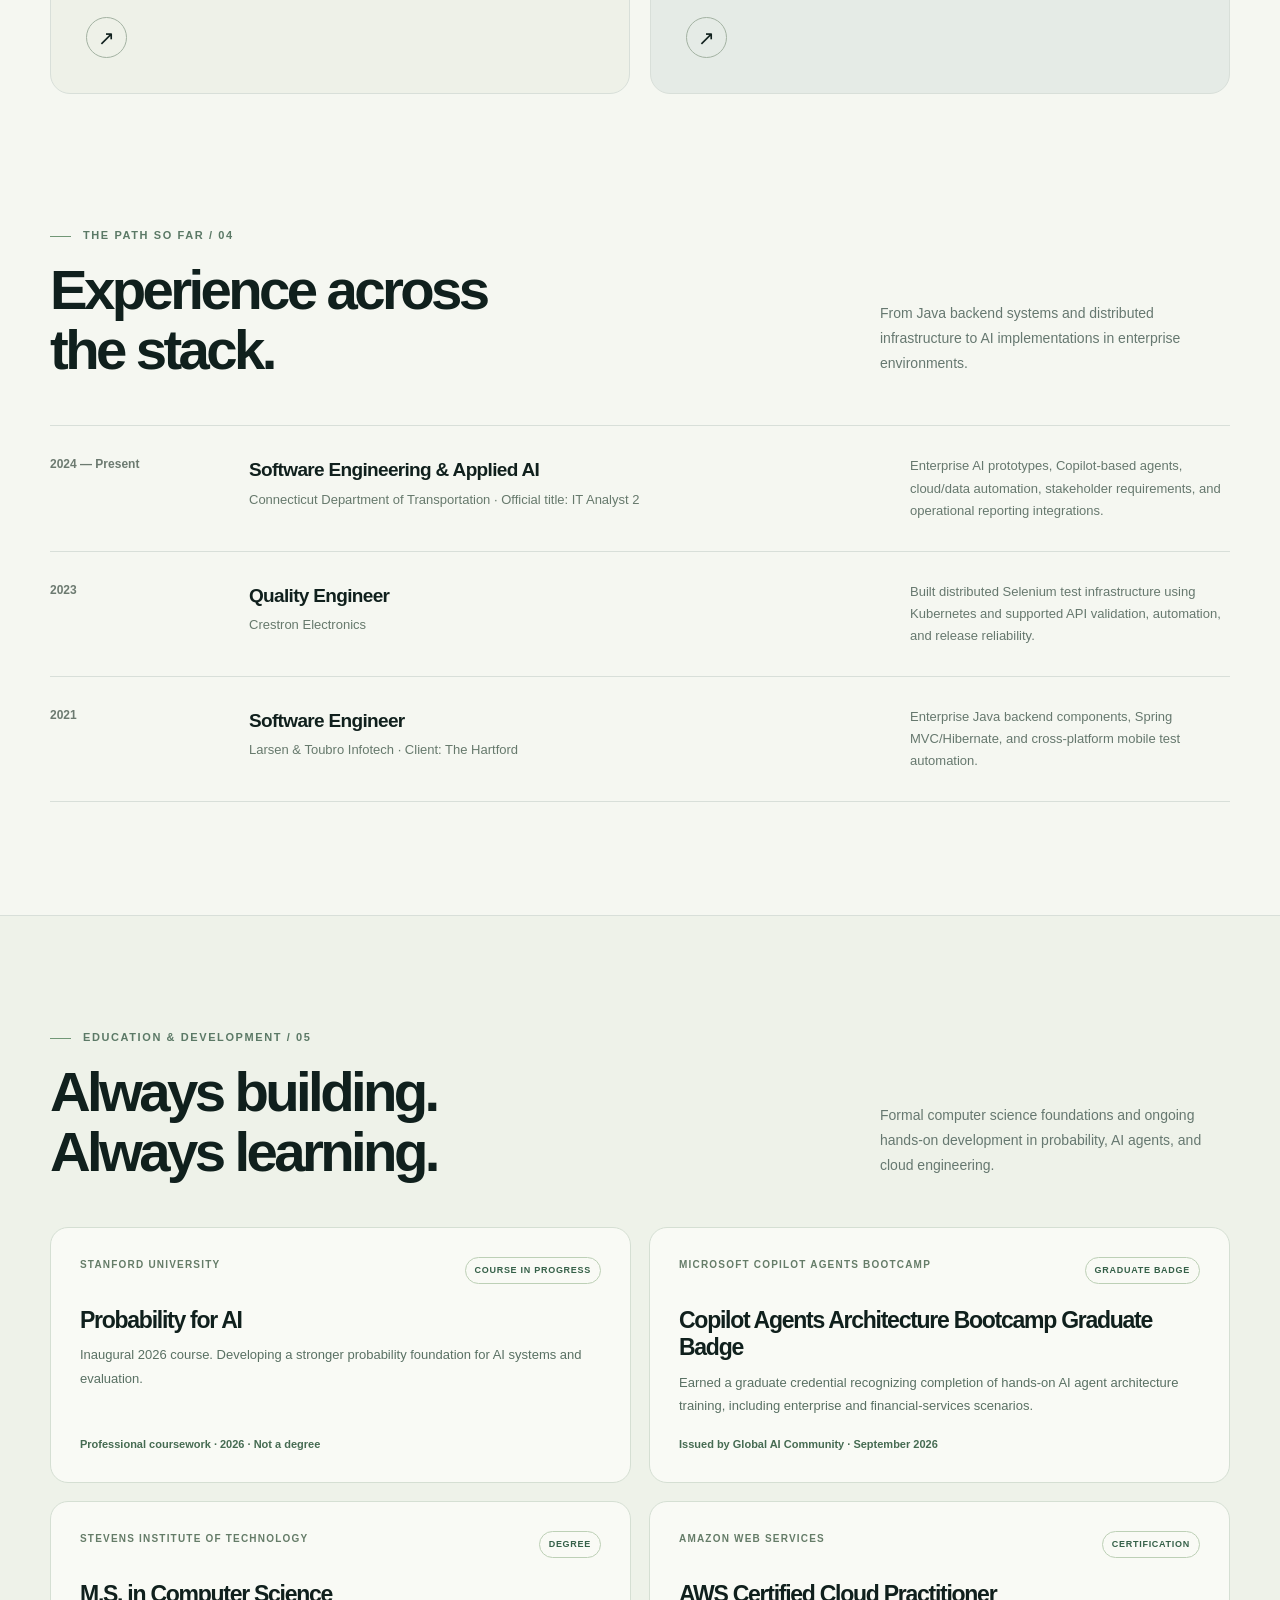
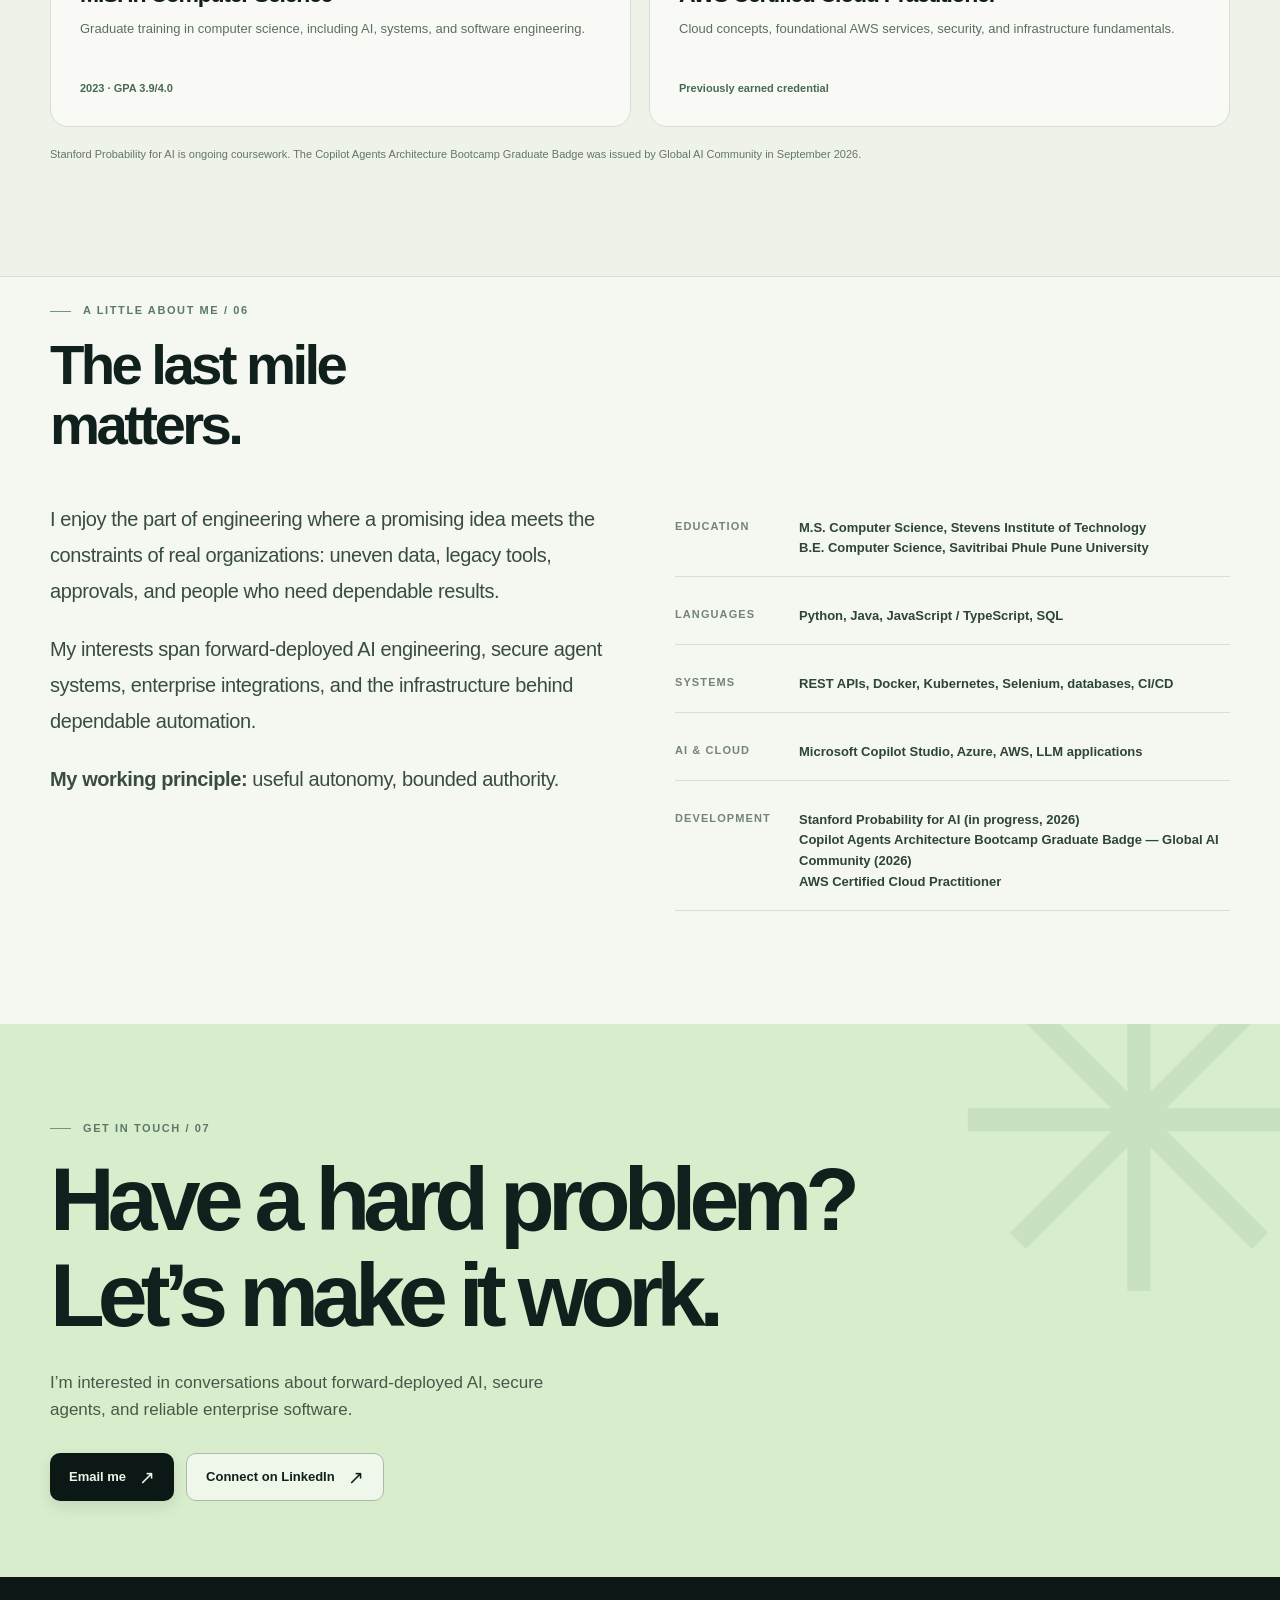
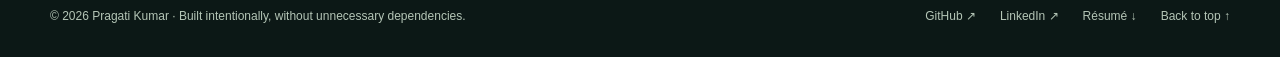
==== commit 905fb650: "Add files via upload" ====
--- a/index.html
+++ b/index.html
@@ -5,7 +5,20 @@
   <meta name="viewport" content="width=device-width,initial-scale=1">
   <meta name="theme-color" content="#f5f7f1">
   <meta name="description" content="Pragati Kumar is a software engineer building applied AI systems, secure agent workflows, and enterprise integrations. Explore selected projects and engineering case studies.">
-  <meta property="og:type" content="website"><meta property="og:title" content="Pragati Kumar — Software Engineer & Applied AI"><meta property="og:description" content="Making AI work in the real world. Enterprise AI, agent engineering, and reliable systems.">
+  <link rel="canonical" href="https://pragati1698.github.io/">
+  <meta property="og:type" content="website">
+  <meta property="og:url" content="https://pragati1698.github.io/">
+  <meta property="og:site_name" content="Pragati Kumar — Engineering Portfolio">
+  <meta property="og:title" content="Pragati Kumar | AI Agents & Enterprise Engineering">
+  <meta property="og:description" content="Making AI work in the real world. Enterprise AI integrations, secure agent execution, and reliable systems.">
+  <meta property="og:image" content="https://pragati1698.github.io/assets/social-preview.png">
+  <meta property="og:image:width" content="1200">
+  <meta property="og:image:height" content="630">
+  <meta property="og:image:alt" content="Pragati Kumar — Making AI work in the real world">
+  <meta name="twitter:card" content="summary_large_image">
+  <meta name="twitter:title" content="Pragati Kumar | AI Agents & Enterprise Engineering">
+  <meta name="twitter:description" content="Enterprise AI, secure agents, and reliable execution — from requirements to real systems.">
+  <meta name="twitter:image" content="https://pragati1698.github.io/assets/social-preview.png">
   <title>Pragati Kumar — Software Engineer · Applied AI · Agent Systems</title>
   <link rel="icon" type="image/svg+xml" href="assets/favicon.svg">
   <link rel="stylesheet" href="assets/styles.css">
@@ -26,9 +39,9 @@
   <section class="hero" id="top" aria-labelledby="hero-title">
     <div class="container hero-grid">
       <div class="hero-copy reveal">
-        <div class="eyebrow"><span class="dot"></span> Software engineering / applied AI / systems</div>
+        <div class="eyebrow"><span class="dot"></span> Software engineering / AI agents / enterprise delivery</div>
         <h1 id="hero-title">Making AI work in the <span class="serif">real world.</span></h1>
-        <p class="hero-description">I’m Pragati — a software engineer turning complex workflows into reliable AI systems. I connect enterprise data, build practical agents, and design the guardrails that keep people in control.</p>
+        <p class="hero-description">I’m Pragati — a software engineer building applied AI systems for real enterprise workflows. I connect data and tools, design secure agent execution, and turn complex requirements into systems people can rely on.</p>
         <div class="btn-row">
           <a class="btn primary" href="#work">Explore my work <span class="arrow" aria-hidden="true">↗</span></a>
           <a class="btn secondary" href="assets/Pragati_Kumar_Resume.pdf" download>Download résumé <span class="arrow" aria-hidden="true">↓</span></a>
@@ -111,12 +124,25 @@
     </div>
   </section>
 
-  <section class="section" id="about" aria-labelledby="about-title" style="padding-top:25px">
-    <div class="container"><div class="section-heading reveal"><div><div class="section-kicker">A little about me / 05</div><h2 id="about-title">The last mile<br>matters.</h2></div></div>
-      <div class="about-grid"><div class="about-copy reveal"><p>I enjoy the part of engineering where a promising idea meets the constraints of real organizations: uneven data, legacy tools, approvals, and people who need dependable results.</p><p>My interests span forward-deployed AI engineering, secure agent systems, enterprise integrations, and the infrastructure behind dependable automation.</p><p><strong>My working principle:</strong> useful autonomy, bounded authority.</p></div><div class="about-facts reveal"><div class="fact"><span>Education</span><strong>M.S. Computer Science, Stevens Institute of Technology<br>B.E. Computer Science, Savitribai Phule Pune University</strong></div><div class="fact"><span>Languages</span><strong>Python, Java, JavaScript / TypeScript, SQL</strong></div><div class="fact"><span>Systems</span><strong>REST APIs, Docker, Kubernetes, Selenium, databases, CI/CD</strong></div><div class="fact"><span>AI &amp; Cloud</span><strong>Microsoft Copilot Studio, Azure, AWS, LLM applications</strong></div><div class="fact"><span>Credentials</span><strong>AWS Certified Cloud Practitioner · M.S. GPA 3.9/4.0</strong></div></div></div>
+  <section class="section learning-section" id="education" aria-labelledby="education-title">
+    <div class="container">
+      <div class="section-heading reveal"><div><div class="section-kicker">Education &amp; development / 05</div><h2 id="education-title">Always building.<br>Always learning.</h2></div><p>Formal computer science foundations and ongoing hands-on development in probability, AI agents, and cloud engineering.</p></div>
+      <div class="learning-grid">
+        <article class="learning-card reveal"><div class="learning-top"><span>STANFORD UNIVERSITY</span><span class="learning-status">COURSE IN PROGRESS</span></div><h3>Probability for AI</h3><p>Inaugural 2026 course. Developing a stronger probability foundation for AI systems and evaluation.</p><div class="learning-meta">Professional coursework · 2026 · Not a degree</div></article>
+        <article class="learning-card reveal"><div class="learning-top"><span>MICROSOFT COPILOT AGENTS BOOTCAMP</span><span class="learning-status">GRADUATE BADGE</span></div><h3>Copilot Agents Architecture Bootcamp Graduate Badge</h3><p>Earned a graduate credential recognizing completion of hands-on AI agent architecture training, including enterprise and financial-services scenarios.</p><div class="learning-meta">Issued by Global AI Community · September 2026</div></article>
+        <article class="learning-card reveal"><div class="learning-top"><span>STEVENS INSTITUTE OF TECHNOLOGY</span><span class="learning-status">DEGREE</span></div><h3>M.S. in Computer Science</h3><p>Graduate training in computer science, including AI, systems, and software engineering.</p><div class="learning-meta">2023 · GPA 3.9/4.0</div></article>
+        <article class="learning-card reveal"><div class="learning-top"><span>AMAZON WEB SERVICES</span><span class="learning-status">CERTIFICATION</span></div><h3>AWS Certified Cloud Practitioner</h3><p>Cloud concepts, foundational AWS services, security, and infrastructure fundamentals.</p><div class="learning-meta">Previously earned credential</div></article>
+      </div>
+      <p class="learning-note">Stanford Probability for AI is ongoing coursework. The Copilot Agents Architecture Bootcamp Graduate Badge was issued by Global AI Community in September 2026.</p>
     </div>
   </section>
-  <section class="contact" id="contact" aria-labelledby="contact-title"><div class="container"><div class="section-kicker reveal">Get in touch / 06</div><h2 id="contact-title" class="reveal">Have a hard problem?<br>Let’s make it work.</h2><p class="reveal">I’m interested in conversations about forward-deployed AI, secure agents, and reliable enterprise software.</p><div class="contact-actions reveal"><a class="btn primary" href="mailto:pragati.kumar2019@gmail.com?subject=Hello%20from%20your%20portfolio">Email me <span class="arrow" aria-hidden="true">↗</span></a><a class="btn secondary" href="https://www.linkedin.com/in/pragatikr" target="_blank" rel="noopener noreferrer">Connect on LinkedIn <span class="arrow" aria-hidden="true">↗</span></a></div></div></section>
+
+  <section class="section" id="about" aria-labelledby="about-title" style="padding-top:25px">
+    <div class="container"><div class="section-heading reveal"><div><div class="section-kicker">A little about me / 06</div><h2 id="about-title">The last mile<br>matters.</h2></div></div>
+      <div class="about-grid"><div class="about-copy reveal"><p>I enjoy the part of engineering where a promising idea meets the constraints of real organizations: uneven data, legacy tools, approvals, and people who need dependable results.</p><p>My interests span forward-deployed AI engineering, secure agent systems, enterprise integrations, and the infrastructure behind dependable automation.</p><p><strong>My working principle:</strong> useful autonomy, bounded authority.</p></div><div class="about-facts reveal"><div class="fact"><span>Education</span><strong>M.S. Computer Science, Stevens Institute of Technology<br>B.E. Computer Science, Savitribai Phule Pune University</strong></div><div class="fact"><span>Languages</span><strong>Python, Java, JavaScript / TypeScript, SQL</strong></div><div class="fact"><span>Systems</span><strong>REST APIs, Docker, Kubernetes, Selenium, databases, CI/CD</strong></div><div class="fact"><span>AI &amp; Cloud</span><strong>Microsoft Copilot Studio, Azure, AWS, LLM applications</strong></div><div class="fact"><span>Development</span><strong>Stanford Probability for AI (in progress, 2026)<br>Copilot Agents Architecture Bootcamp Graduate Badge — Global AI Community (2026)<br>AWS Certified Cloud Practitioner</strong></div></div></div>
+    </div>
+  </section>
+  <section class="contact" id="contact" aria-labelledby="contact-title"><div class="container"><div class="section-kicker reveal">Get in touch / 07</div><h2 id="contact-title" class="reveal">Have a hard problem?<br>Let’s make it work.</h2><p class="reveal">I’m interested in conversations about forward-deployed AI, secure agents, and reliable enterprise software.</p><div class="contact-actions reveal"><a class="btn primary" href="mailto:pragati.kumar2019@gmail.com?subject=Hello%20from%20your%20portfolio">Email me <span class="arrow" aria-hidden="true">↗</span></a><a class="btn secondary" href="https://www.linkedin.com/in/pragatikr" target="_blank" rel="noopener noreferrer">Connect on LinkedIn <span class="arrow" aria-hidden="true">↗</span></a></div></div></section>
 </main>
 <footer class="footer"><div class="container footer-inner"><p>© <span data-year>2026</span> Pragati Kumar · Built intentionally, without unnecessary dependencies.</p><div class="footer-links"><a href="https://github.com/pragati1698" target="_blank" rel="noopener noreferrer">GitHub ↗</a><a href="https://www.linkedin.com/in/pragatikr" target="_blank" rel="noopener noreferrer">LinkedIn ↗</a><a href="assets/Pragati_Kumar_Resume.pdf" download>Résumé ↓</a><a href="#top">Back to top ↑</a></div></div></footer>
 </body>
--- a/assets/styles.css
+++ b/assets/styles.css
@@ -159,3 +159,18 @@
 /* Allow wide technical diagrams to scroll inside the case-study panel on phones. */
 .article-body{min-width:0}.article-layout{min-width:0}.code-panel{max-width:100%;min-width:0}
 @media(max-width:820px){.article-layout{grid-template-columns:minmax(0,1fr)}}
+
+
+/* Education and professional development */
+.learning-section{background:#eef2e9;border-top:1px solid var(--border);border-bottom:1px solid var(--border)}
+.learning-grid{display:grid;grid-template-columns:repeat(2,minmax(0,1fr));gap:18px}
+.learning-card{background:#f9faf5;border:1px solid #d5dfd3;border-radius:18px;padding:29px;min-height:226px;display:flex;flex-direction:column}
+.learning-top{display:flex;justify-content:space-between;gap:18px;align-items:flex-start;margin-bottom:23px}
+.learning-top>span:first-child{font-size:10px;font-weight:820;letter-spacing:.12em;color:#657c68}
+.learning-status{font-size:9px;letter-spacing:.08em;font-weight:780;border:1px solid #bdd0b6;border-radius:30px;padding:5px 9px;color:#356048;white-space:nowrap}
+.learning-card h3{font-size:23px;letter-spacing:-.055em;margin:0 0 9px;line-height:1.2}
+.learning-card p{font-size:13px;line-height:1.8;color:#597063;margin:0 0 18px}
+.learning-meta{font-size:11px;font-weight:670;color:#466b52;margin-top:auto}
+.learning-note{font-size:11px;color:#63766a;margin:18px 0 0;line-height:1.65}
+@media(max-width:820px){.learning-grid{grid-template-columns:1fr 1fr}}
+@media(max-width:620px){.learning-grid{grid-template-columns:1fr}.learning-card{padding:24px;min-height:auto}}
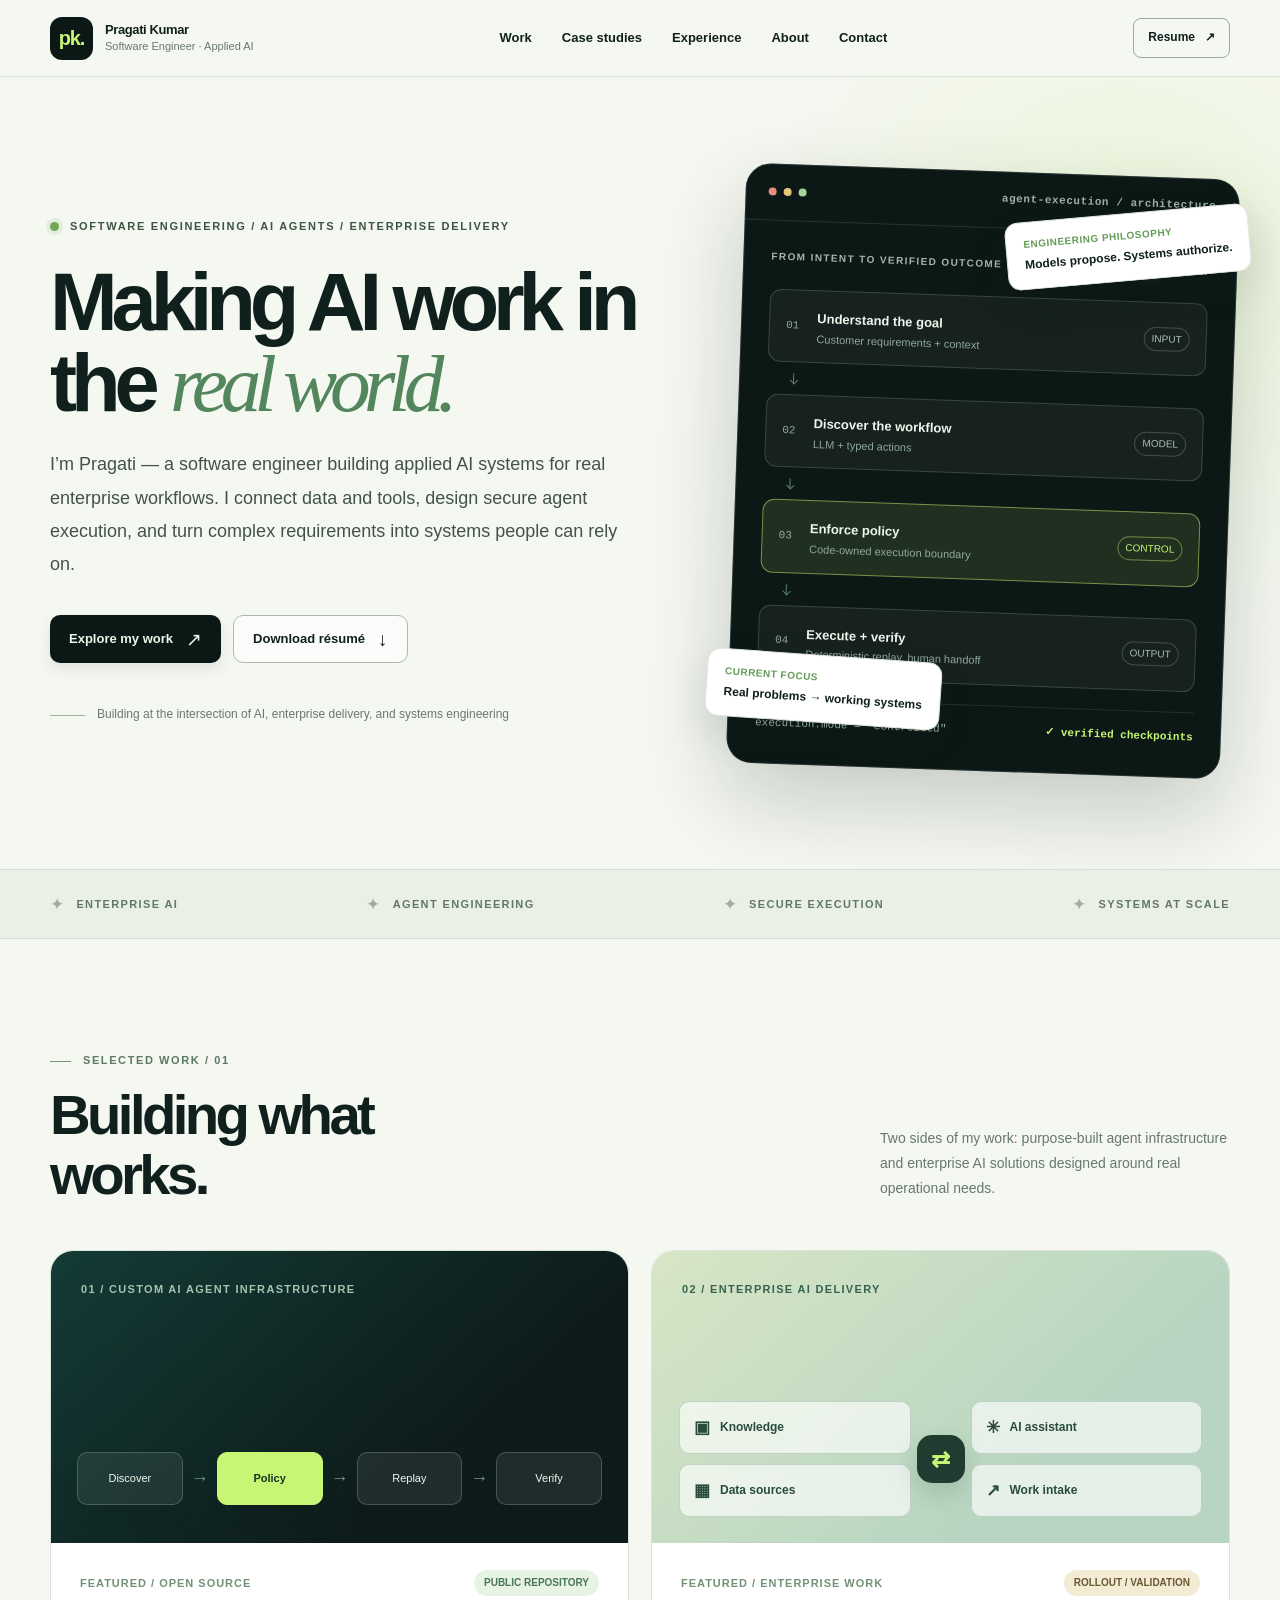
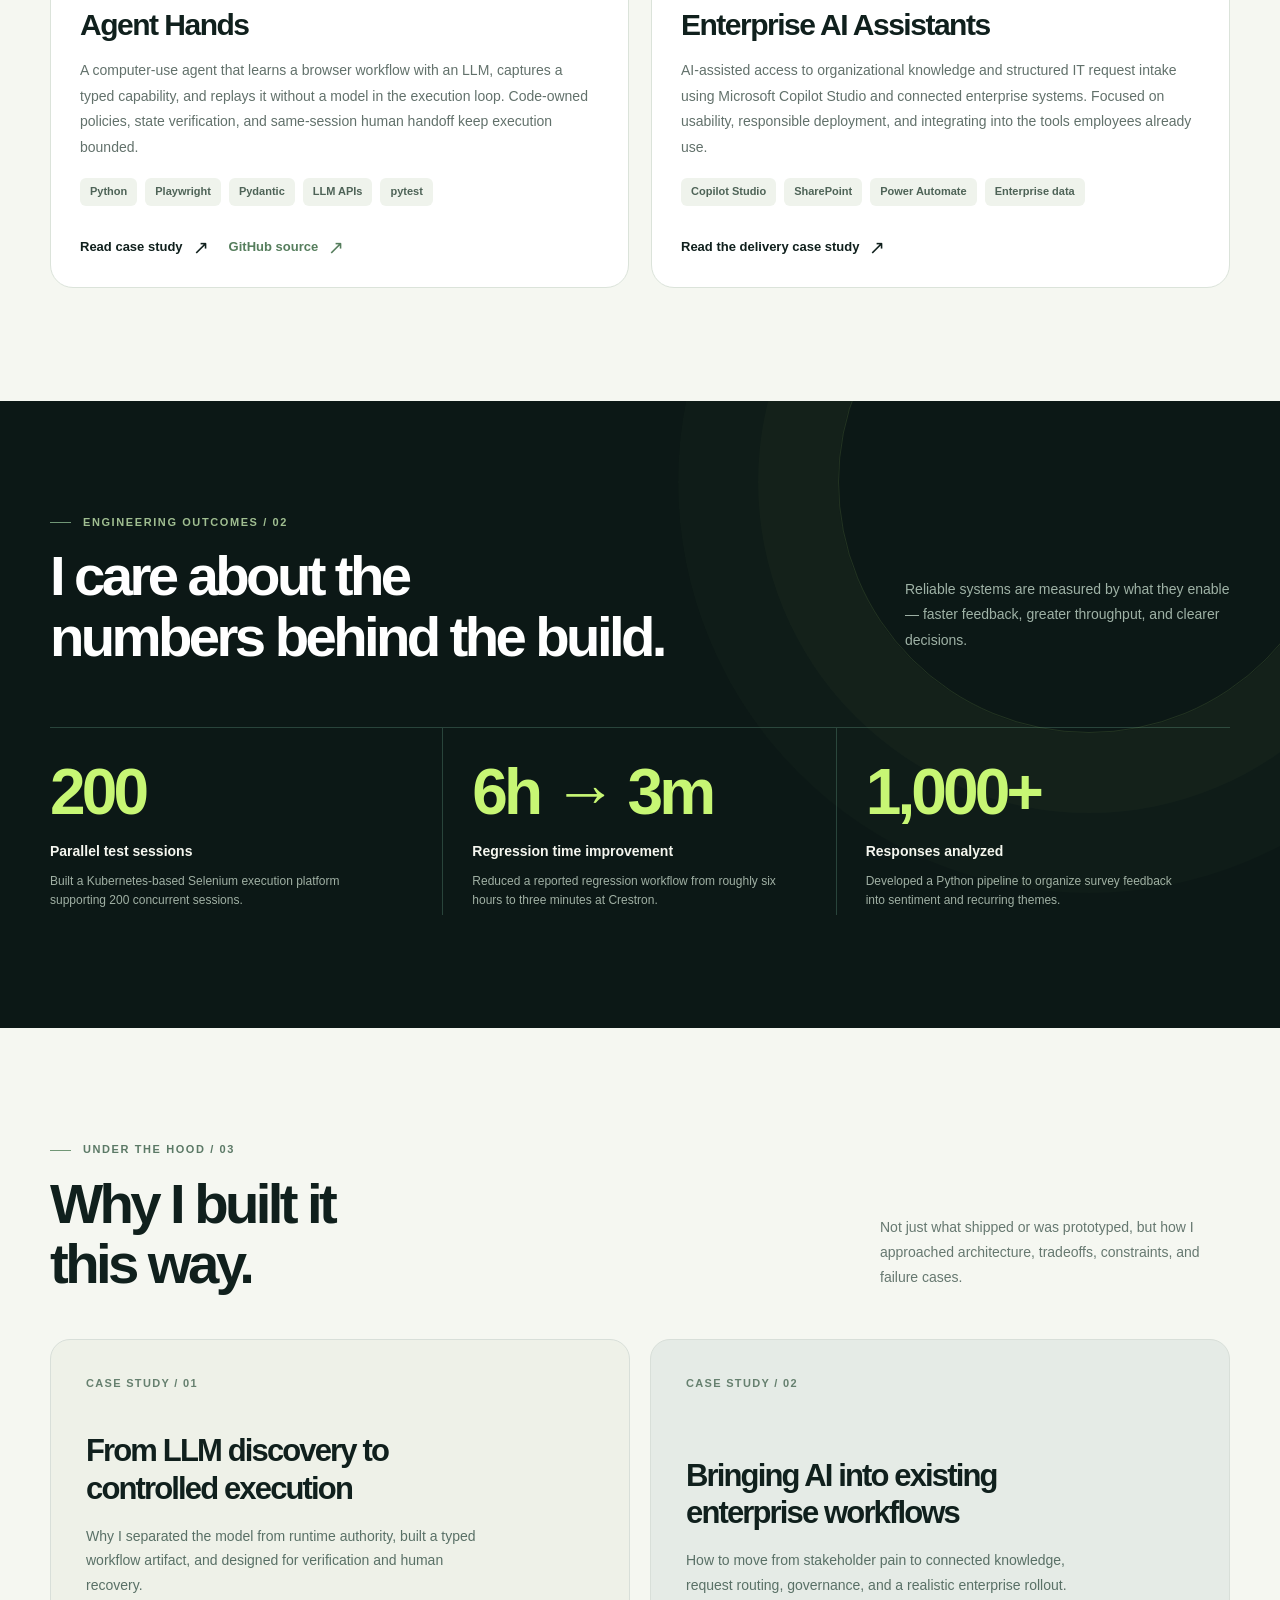
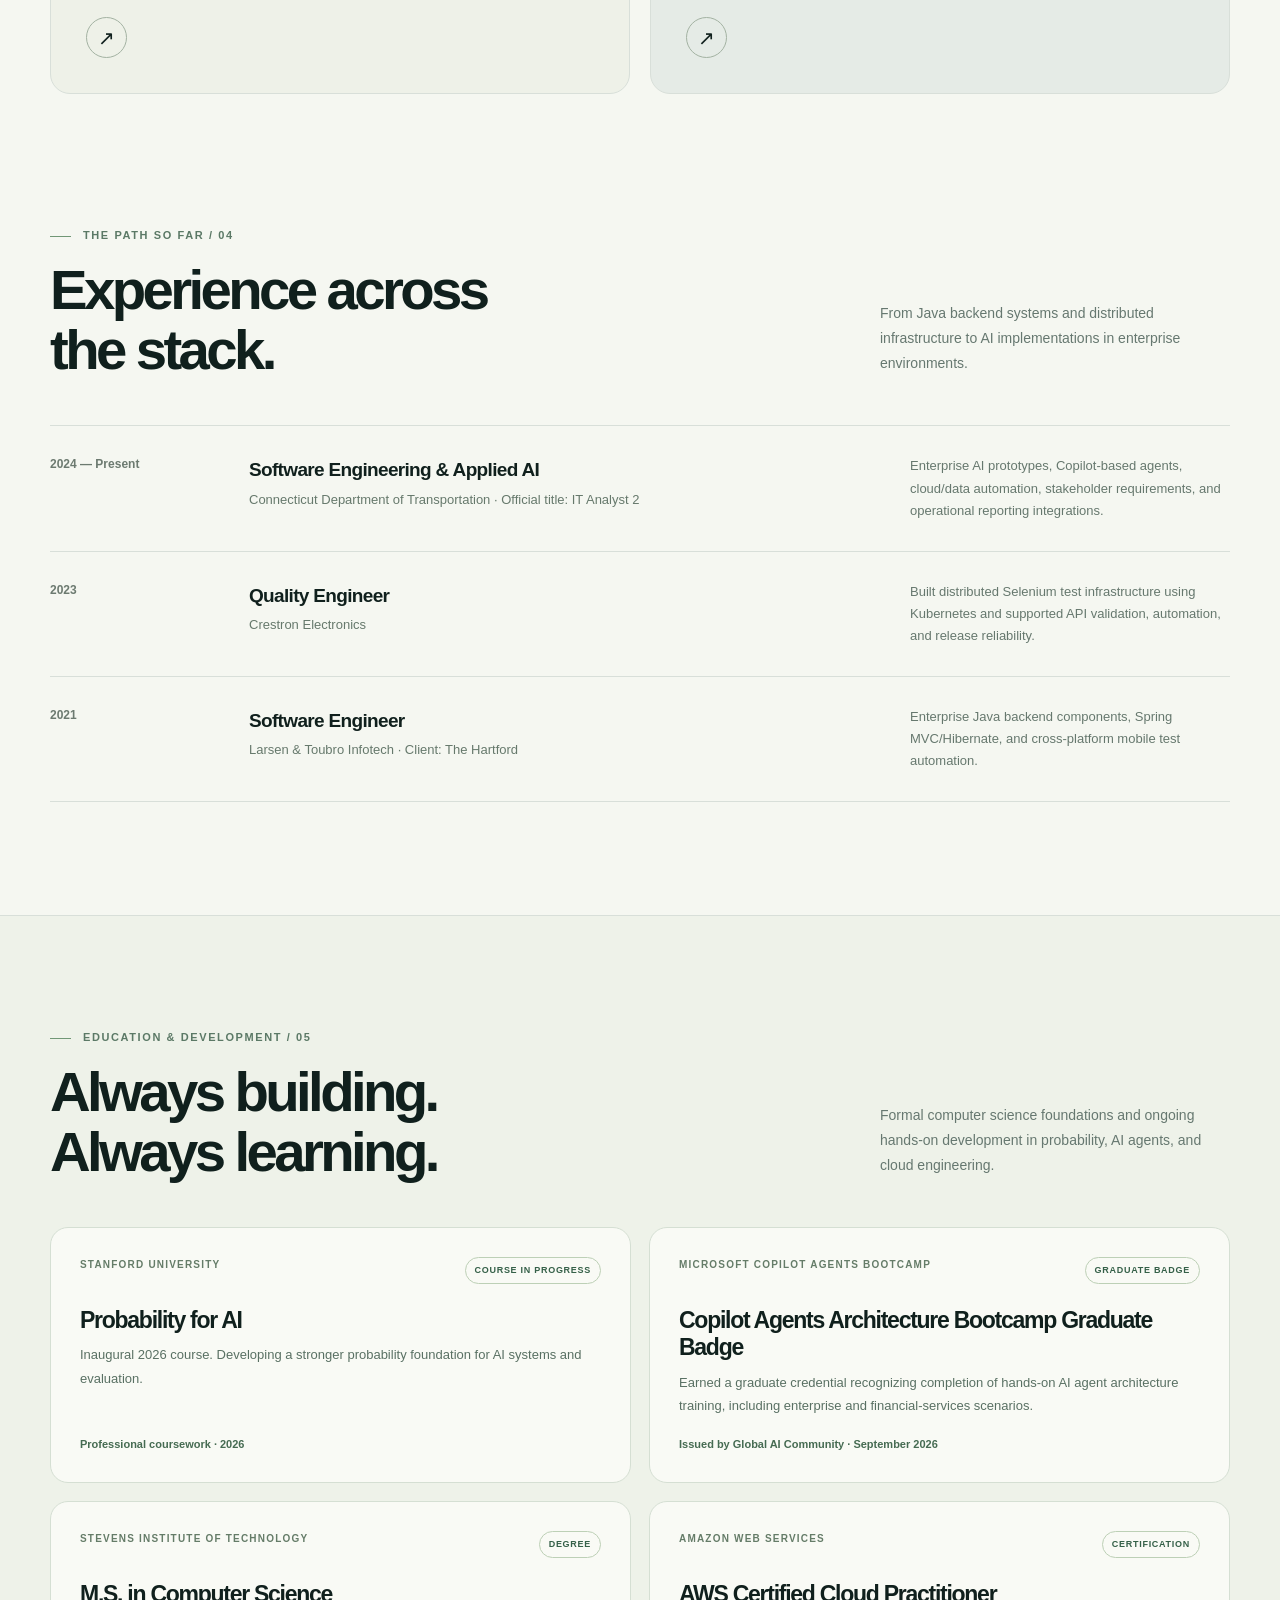
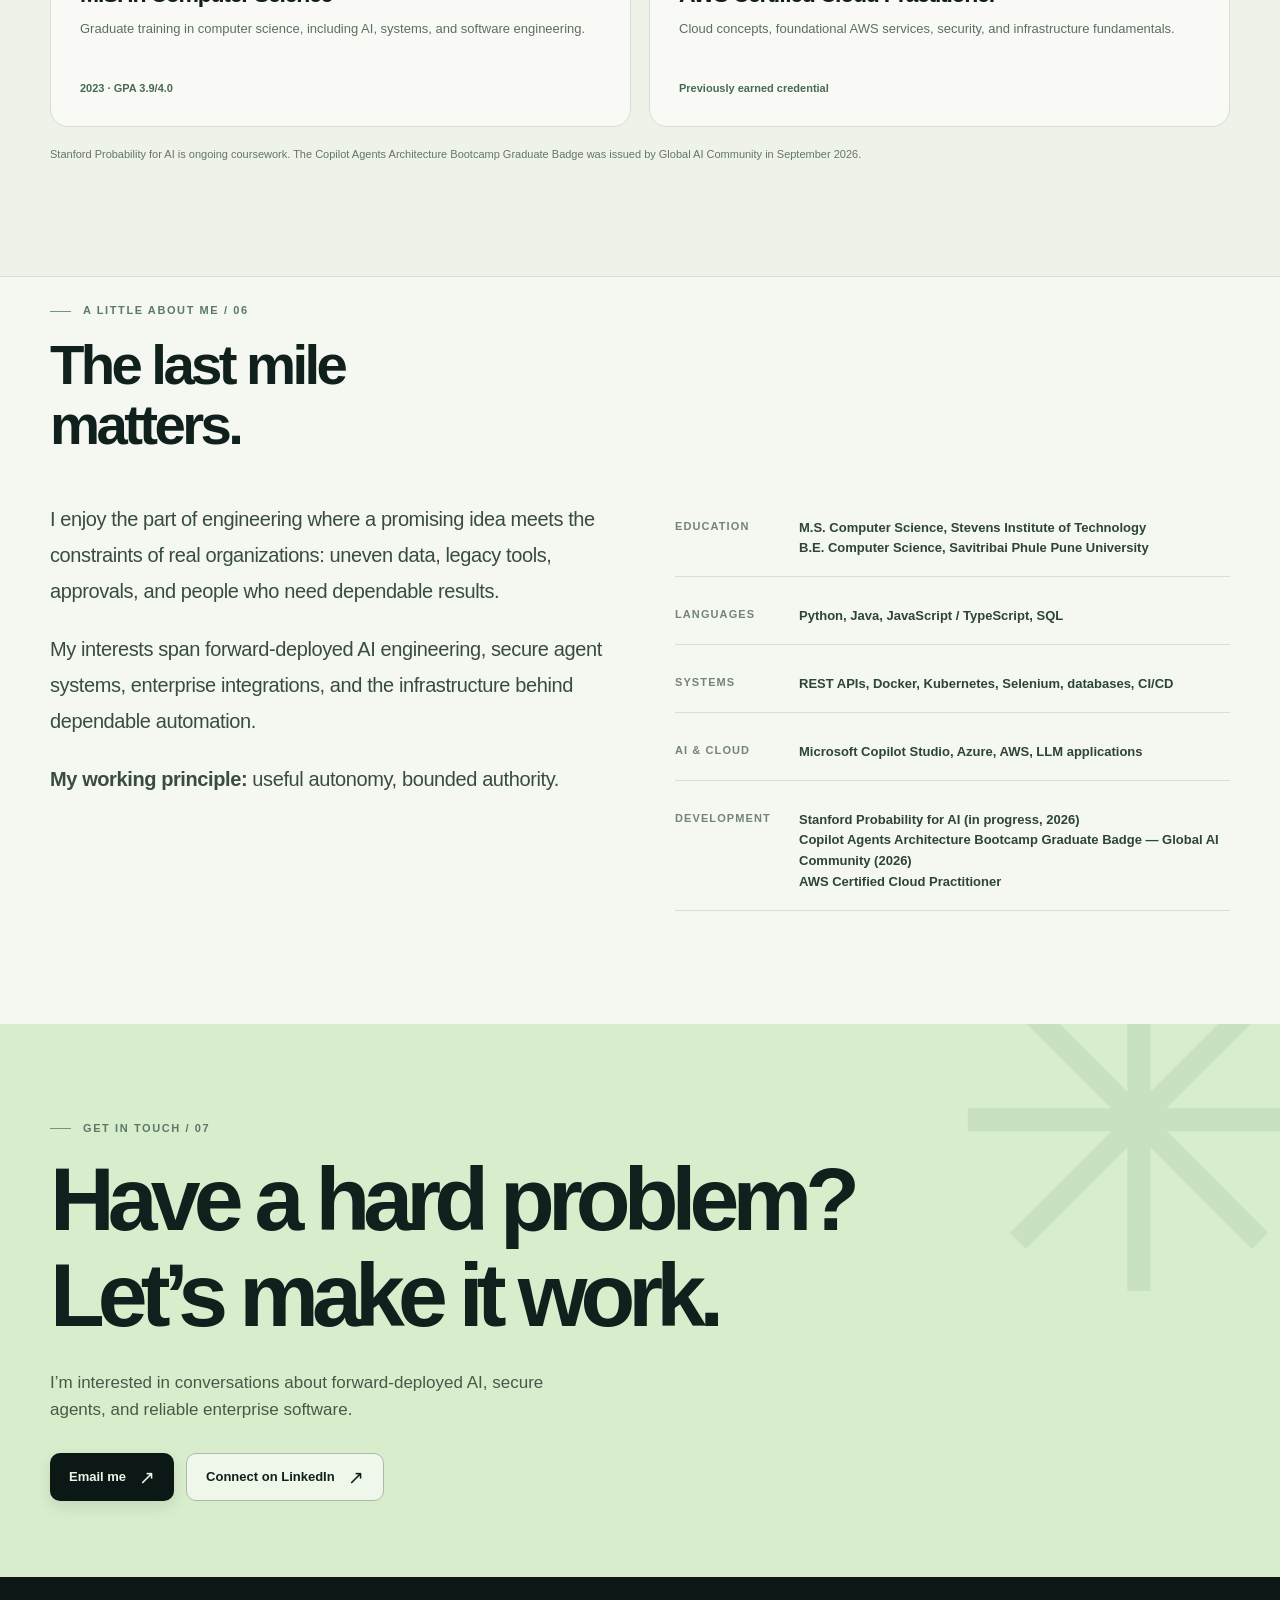
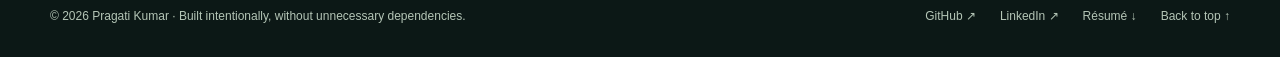
==== commit 502c224f: "Update education section with course and badge details Updated the learning card for the Probability" ====
--- a/index.html
+++ b/index.html
@@ -11,14 +11,16 @@
   <meta property="og:site_name" content="Pragati Kumar — Engineering Portfolio">
   <meta property="og:title" content="Pragati Kumar | AI Agents & Enterprise Engineering">
   <meta property="og:description" content="Making AI work in the real world. Enterprise AI integrations, secure agent execution, and reliable systems.">
-  <meta property="og:image" content="https://pragati1698.github.io/assets/social-preview.png">
+  <meta property="og:image" content="https://pragati1698.github.io/assets/social-preview.png?v=20261013">
+  <meta property="og:image:secure_url" content="https://pragati1698.github.io/assets/social-preview.png?v=20261013">
+  <meta property="og:image:type" content="image/png">
   <meta property="og:image:width" content="1200">
   <meta property="og:image:height" content="630">
   <meta property="og:image:alt" content="Pragati Kumar — Making AI work in the real world">
   <meta name="twitter:card" content="summary_large_image">
   <meta name="twitter:title" content="Pragati Kumar | AI Agents & Enterprise Engineering">
   <meta name="twitter:description" content="Enterprise AI, secure agents, and reliable execution — from requirements to real systems.">
-  <meta name="twitter:image" content="https://pragati1698.github.io/assets/social-preview.png">
+  <meta name="twitter:image" content="https://pragati1698.github.io/assets/social-preview.png?v=20261013">
   <title>Pragati Kumar — Software Engineer · Applied AI · Agent Systems</title>
   <link rel="icon" type="image/svg+xml" href="assets/favicon.svg">
   <link rel="stylesheet" href="assets/styles.css">
@@ -128,7 +130,7 @@
     <div class="container">
       <div class="section-heading reveal"><div><div class="section-kicker">Education &amp; development / 05</div><h2 id="education-title">Always building.<br>Always learning.</h2></div><p>Formal computer science foundations and ongoing hands-on development in probability, AI agents, and cloud engineering.</p></div>
       <div class="learning-grid">
-        <article class="learning-card reveal"><div class="learning-top"><span>STANFORD UNIVERSITY</span><span class="learning-status">COURSE IN PROGRESS</span></div><h3>Probability for AI</h3><p>Inaugural 2026 course. Developing a stronger probability foundation for AI systems and evaluation.</p><div class="learning-meta">Professional coursework · 2026 · Not a degree</div></article>
+        <article class="learning-card reveal"><div class="learning-top"><span>STANFORD UNIVERSITY</span><span class="learning-status">COURSE IN PROGRESS</span></div><h3>Probability for AI</h3><p>Inaugural 2026 course. Developing a stronger probability foundation for AI systems and evaluation.</p><div class="learning-meta">Professional coursework · 2026</div></article>
         <article class="learning-card reveal"><div class="learning-top"><span>MICROSOFT COPILOT AGENTS BOOTCAMP</span><span class="learning-status">GRADUATE BADGE</span></div><h3>Copilot Agents Architecture Bootcamp Graduate Badge</h3><p>Earned a graduate credential recognizing completion of hands-on AI agent architecture training, including enterprise and financial-services scenarios.</p><div class="learning-meta">Issued by Global AI Community · September 2026</div></article>
         <article class="learning-card reveal"><div class="learning-top"><span>STEVENS INSTITUTE OF TECHNOLOGY</span><span class="learning-status">DEGREE</span></div><h3>M.S. in Computer Science</h3><p>Graduate training in computer science, including AI, systems, and software engineering.</p><div class="learning-meta">2023 · GPA 3.9/4.0</div></article>
         <article class="learning-card reveal"><div class="learning-top"><span>AMAZON WEB SERVICES</span><span class="learning-status">CERTIFICATION</span></div><h3>AWS Certified Cloud Practitioner</h3><p>Cloud concepts, foundational AWS services, security, and infrastructure fundamentals.</p><div class="learning-meta">Previously earned credential</div></article>
